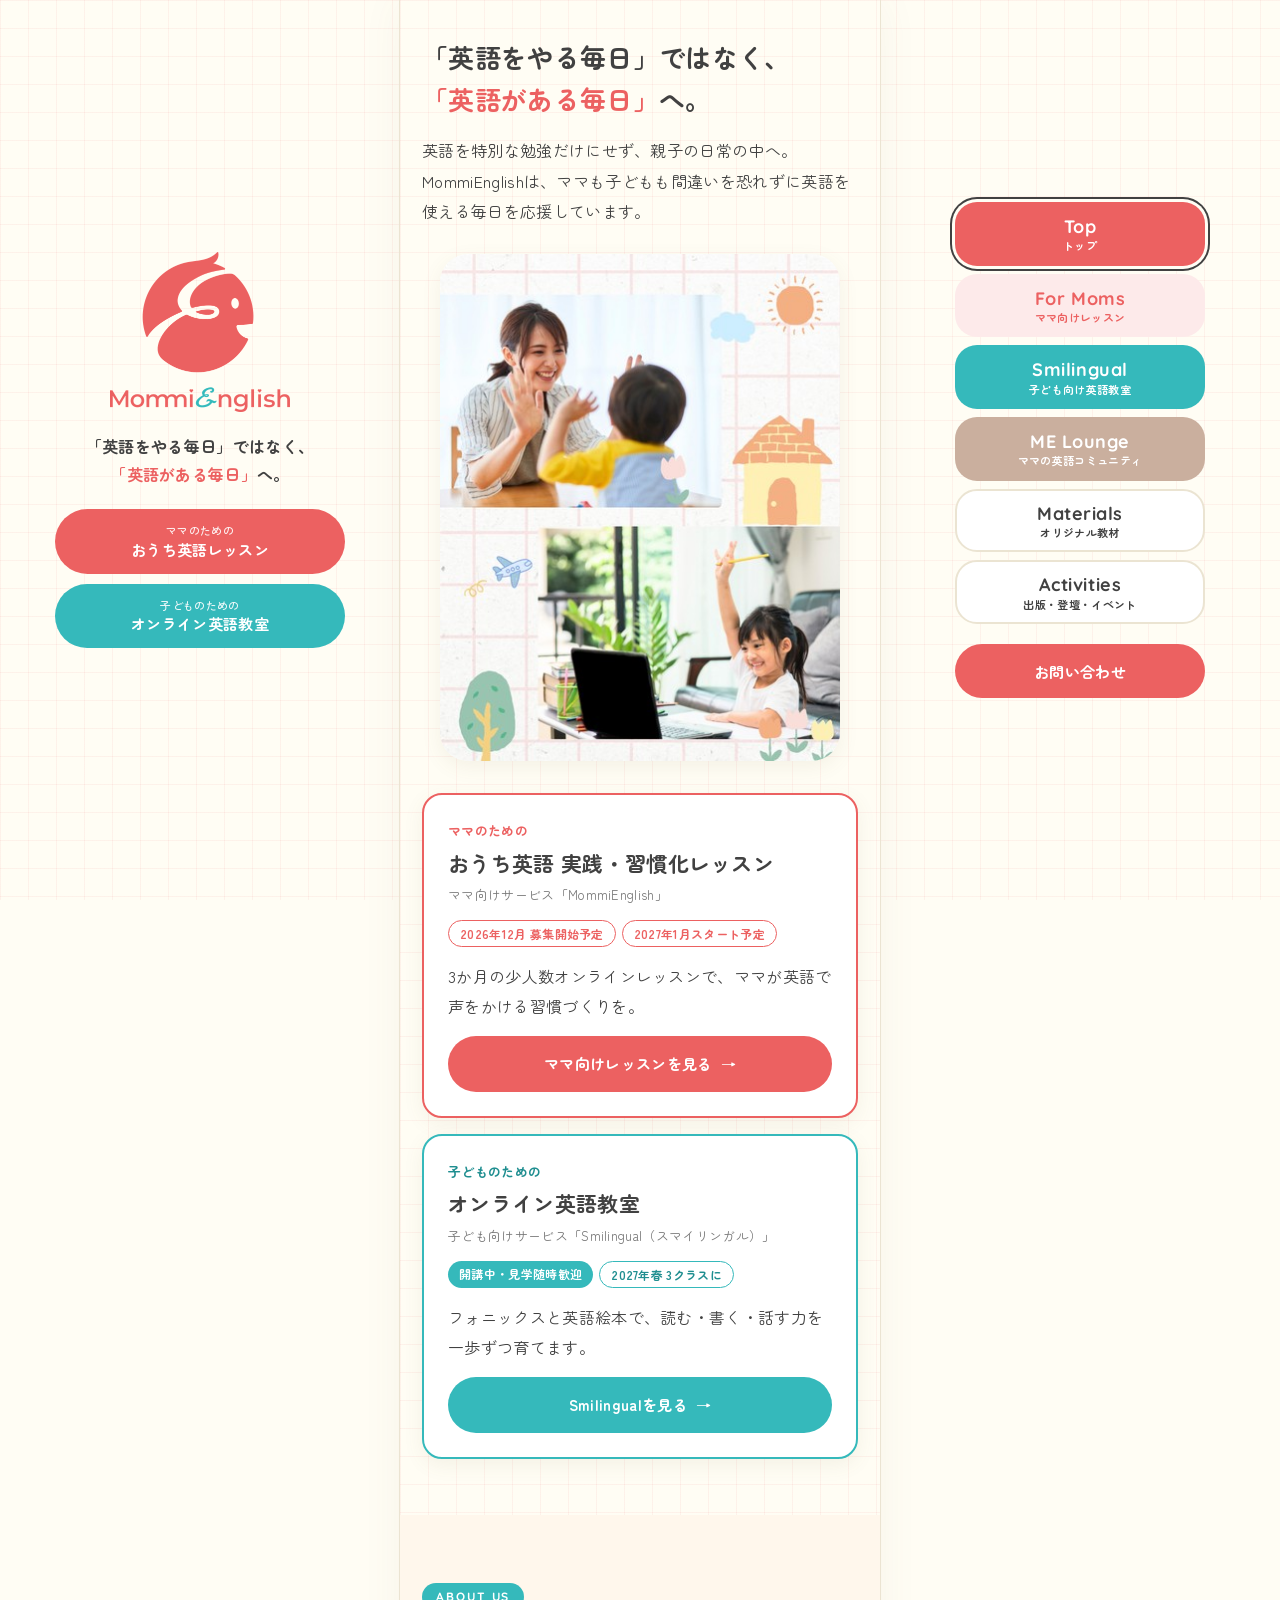
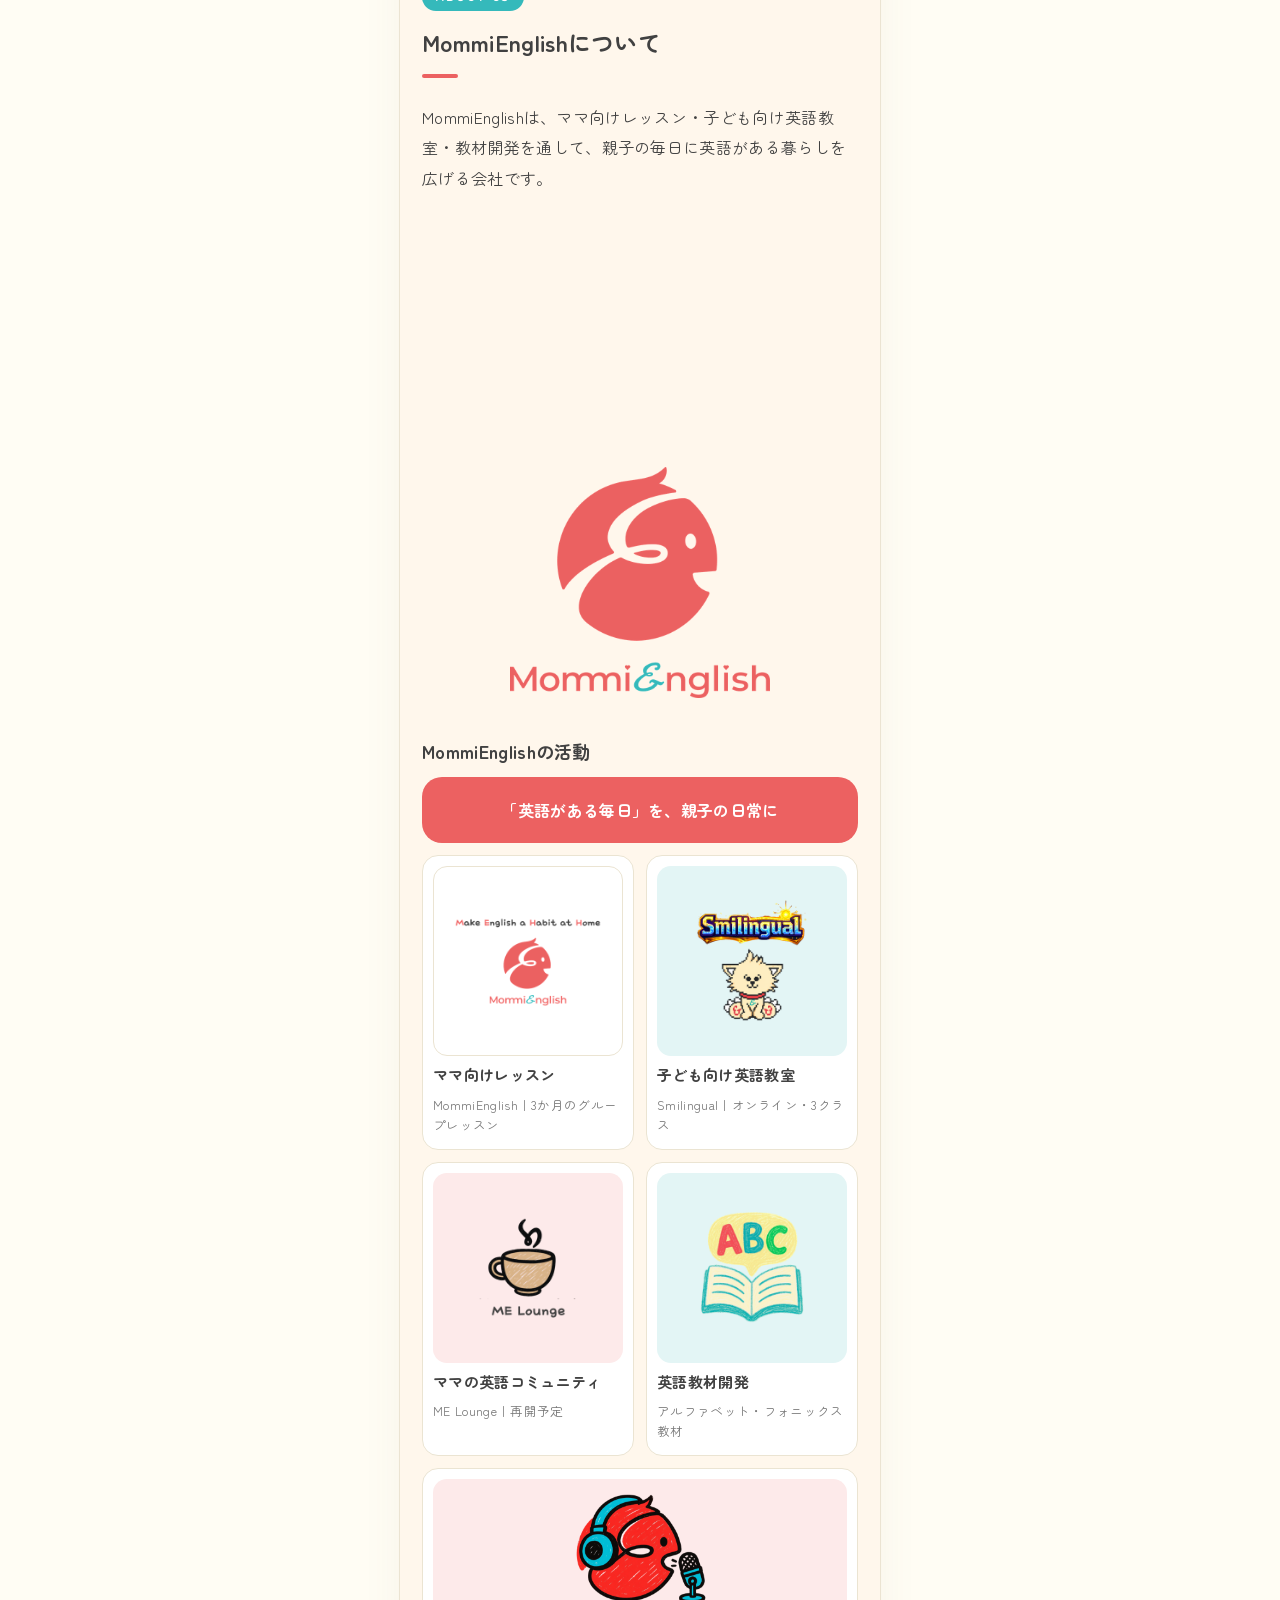
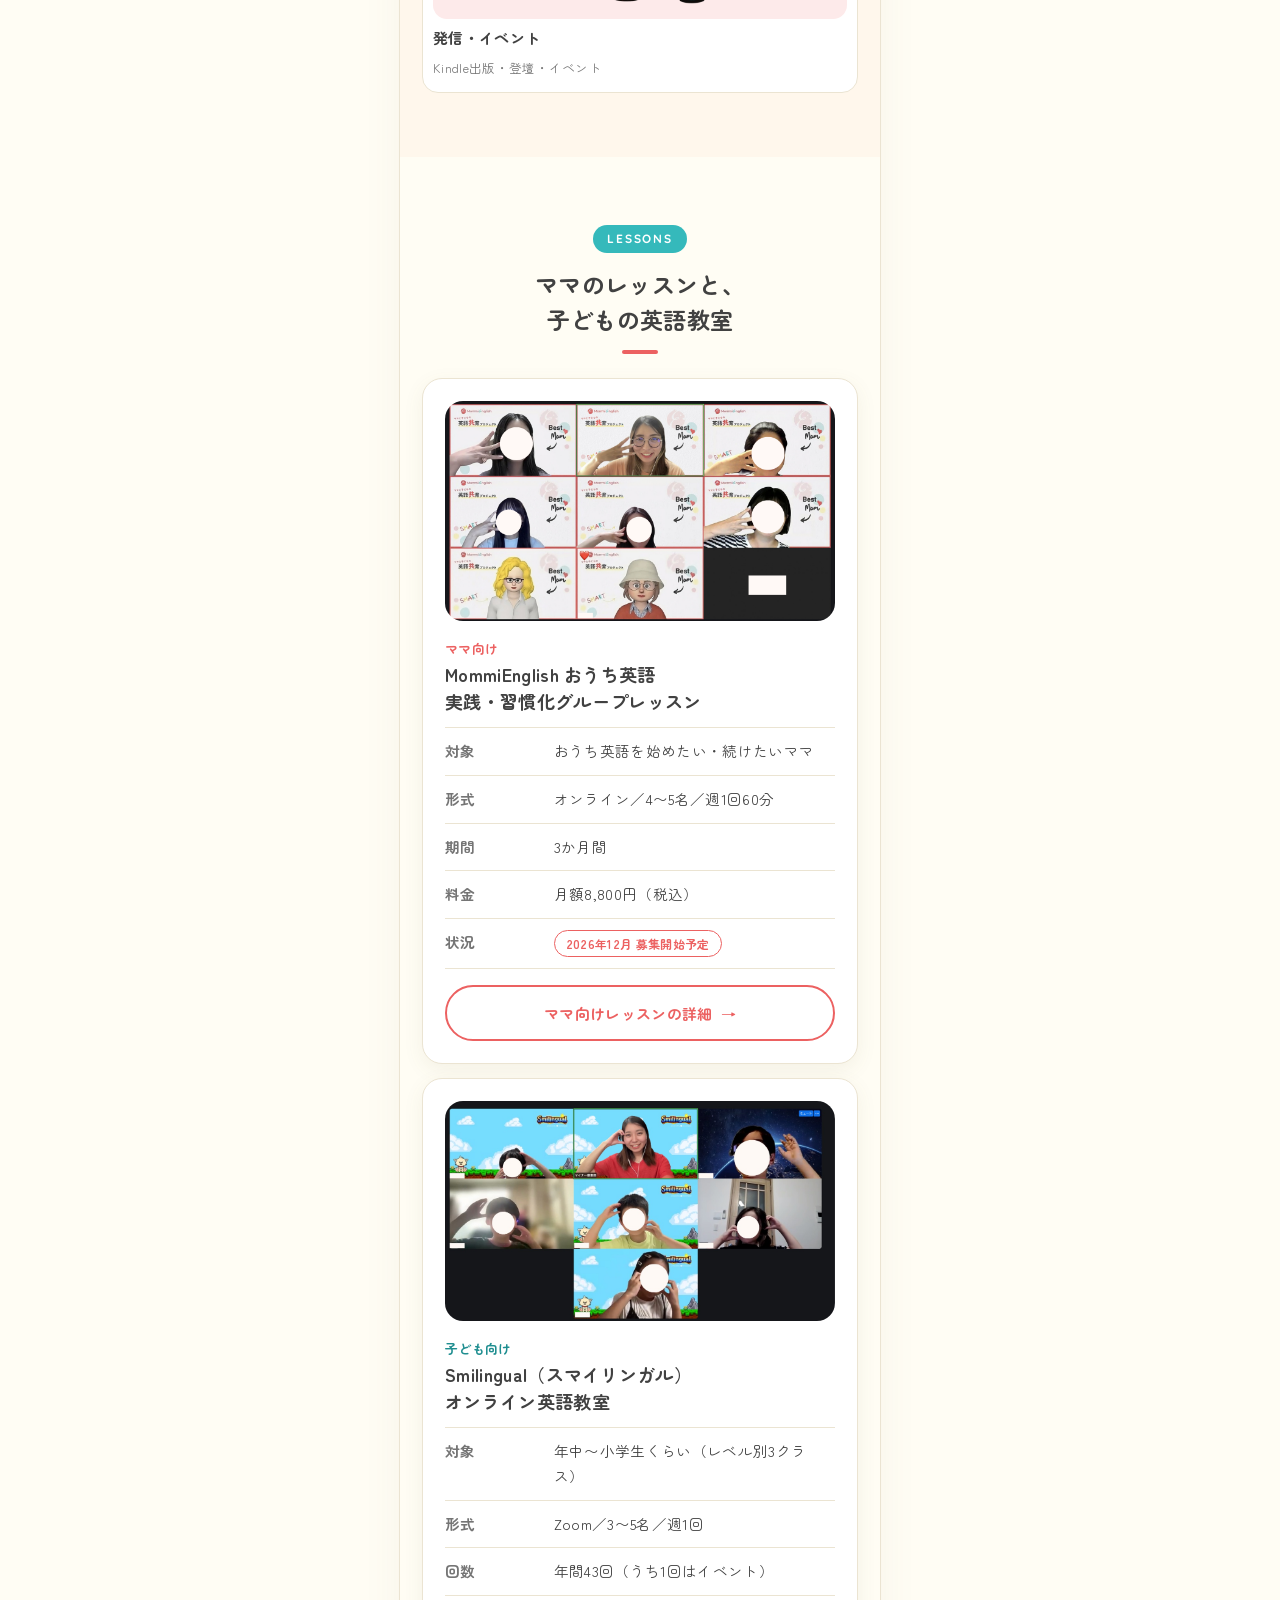
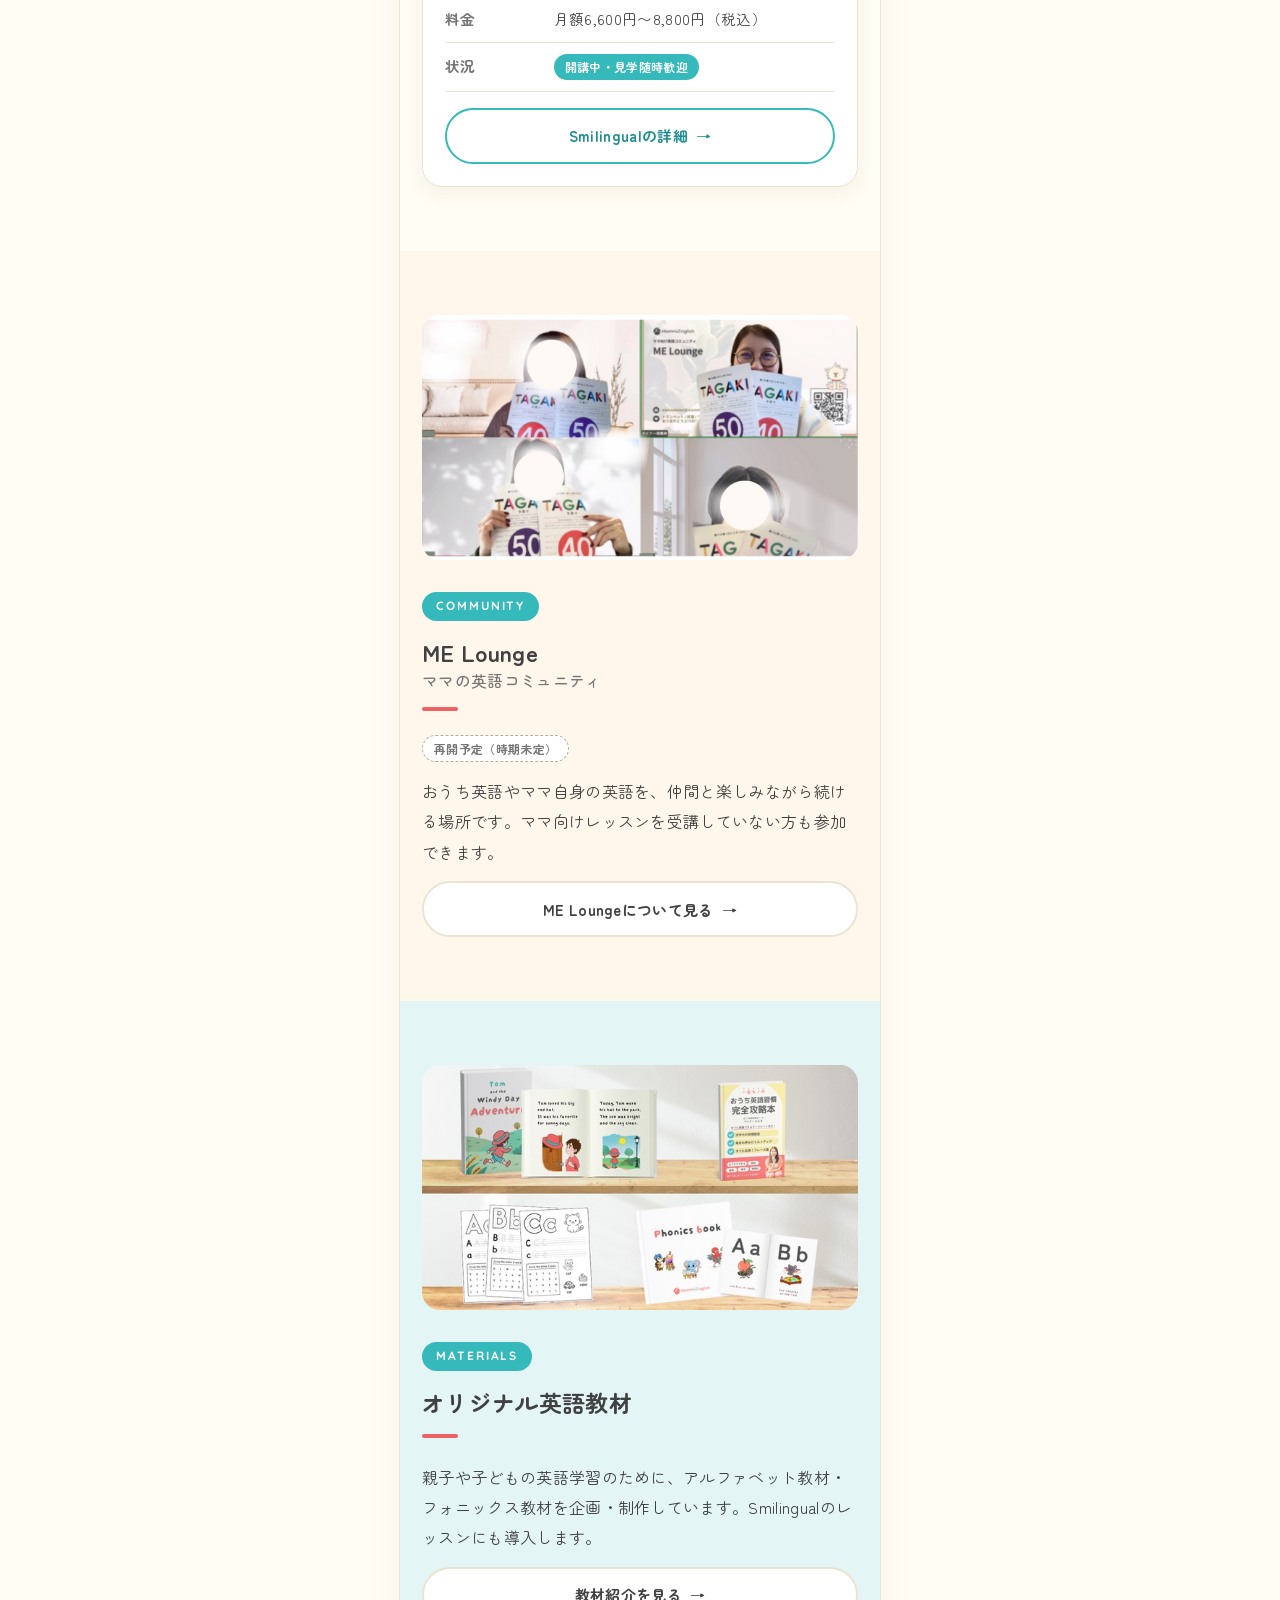
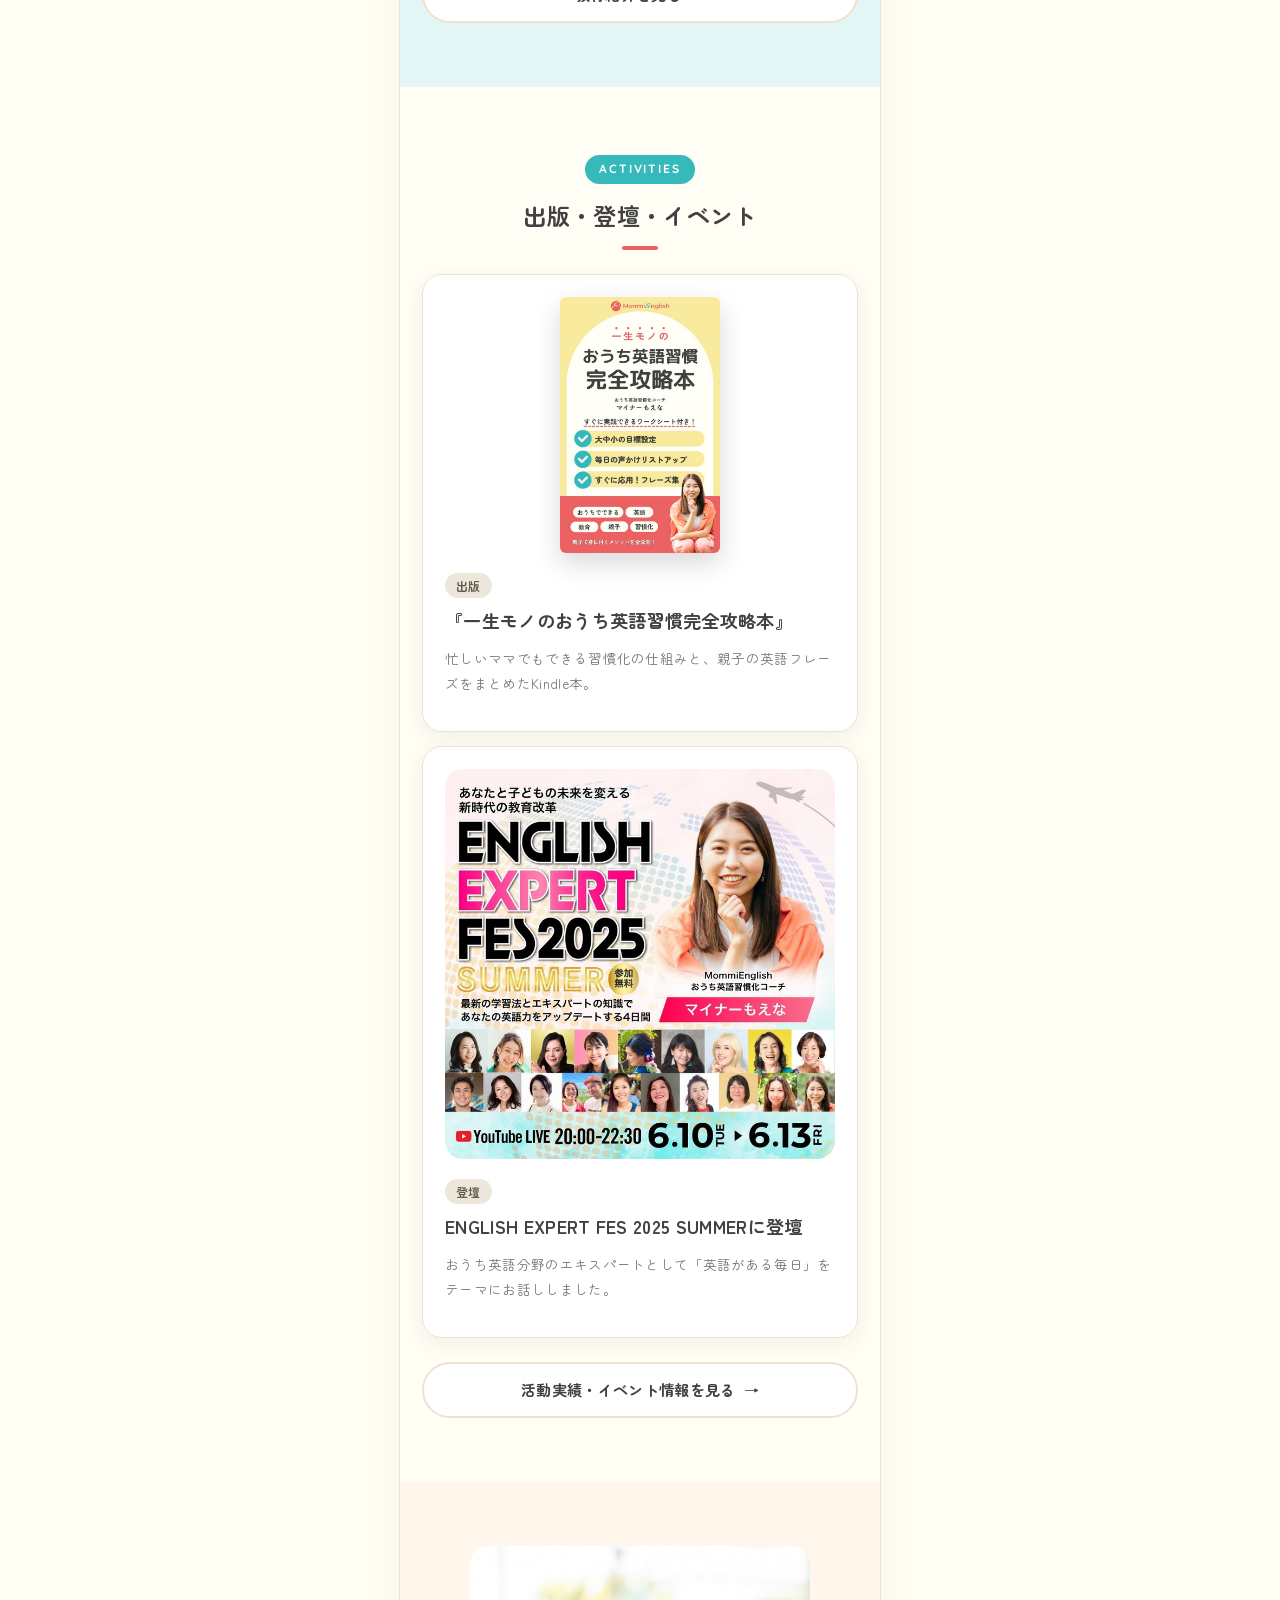
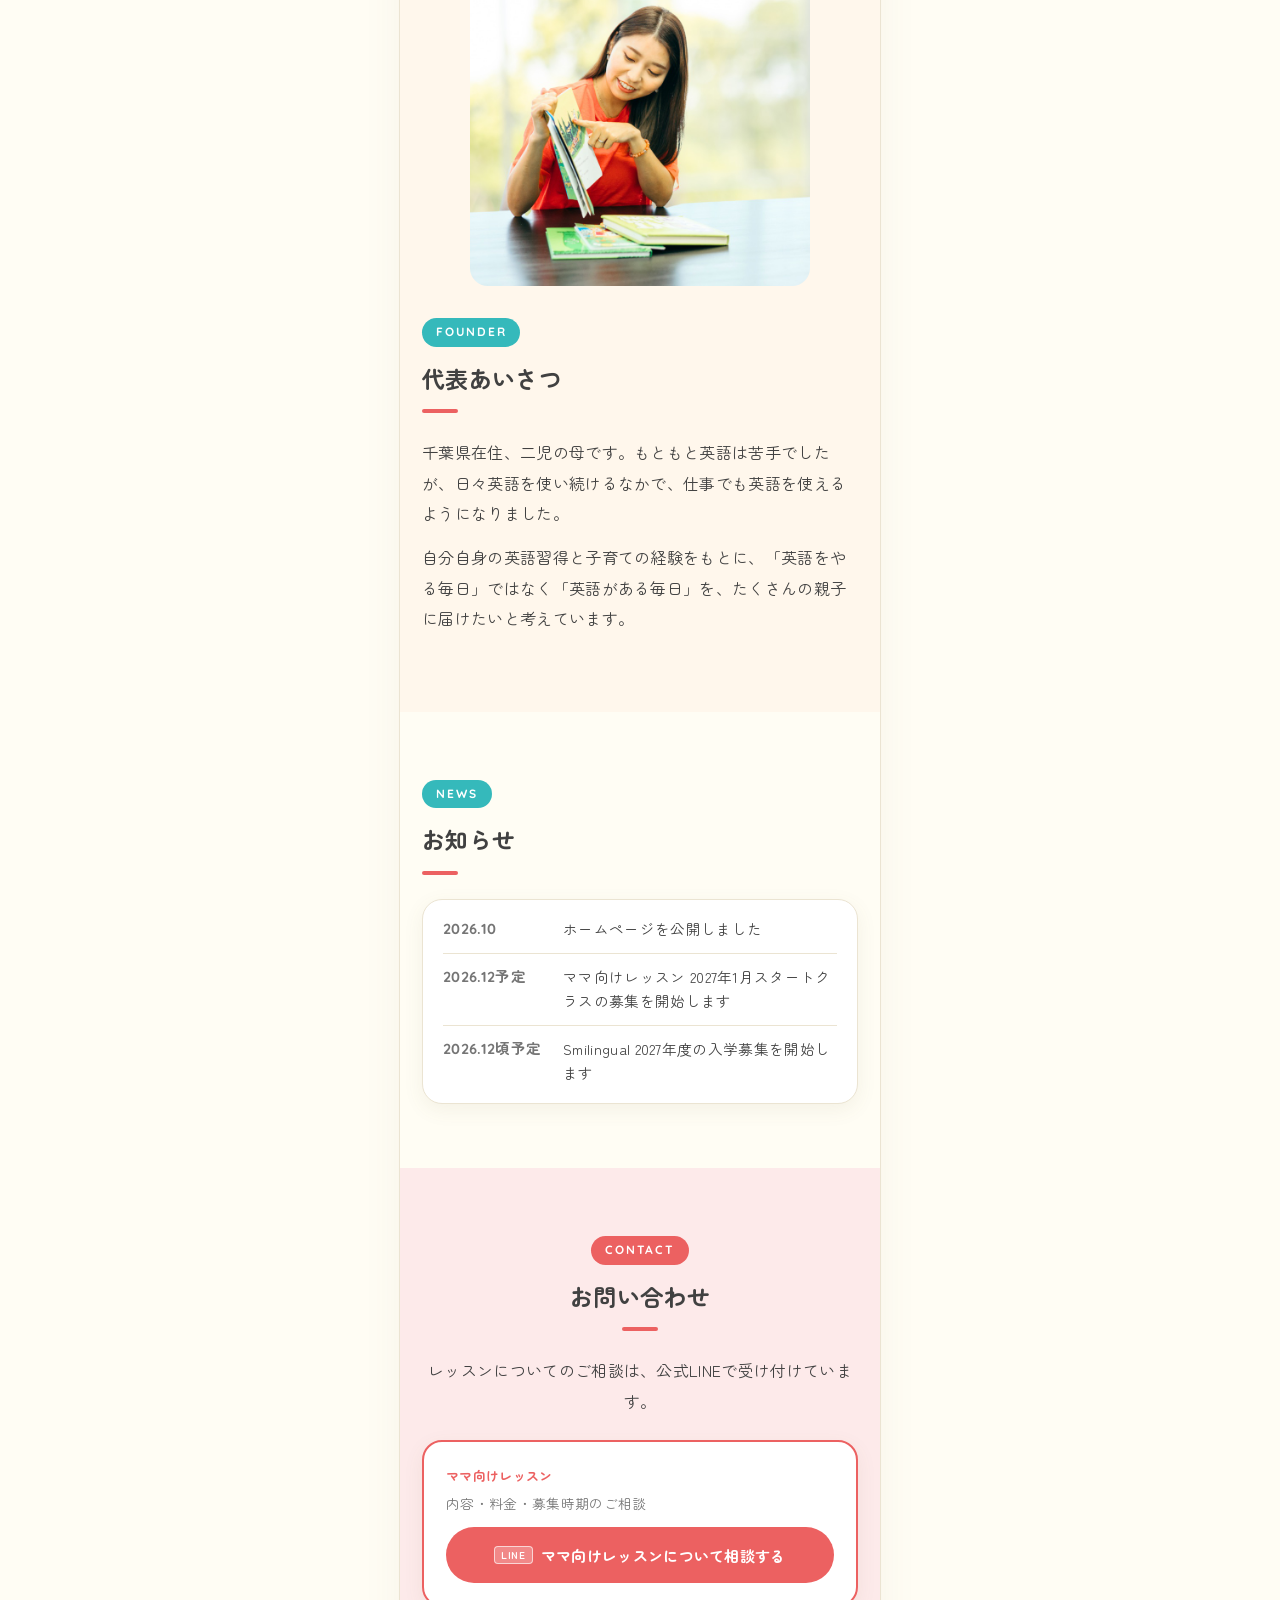
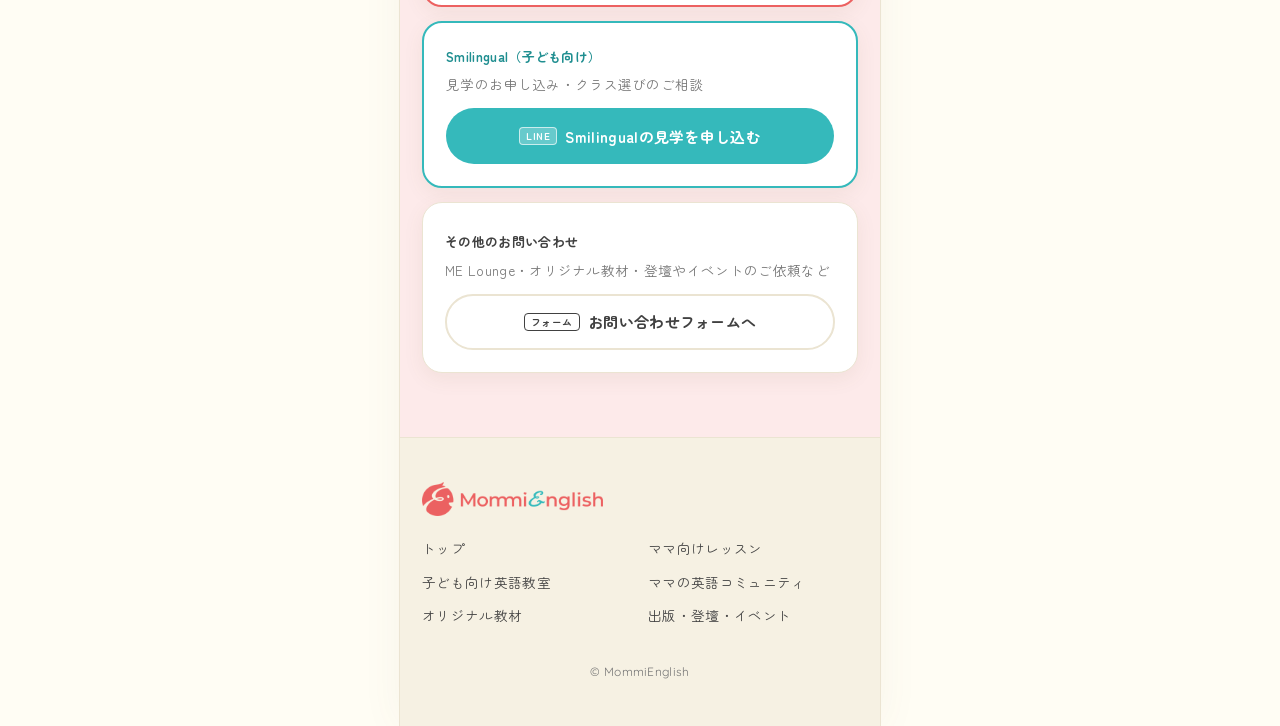
==== index.html @ 234a8778 "initial commit" ====
<!doctype html>
<html lang="ja">
<head>
<meta charset="utf-8">
<meta name="viewport" content="width=device-width, initial-scale=1">
<title>MommiEnglish（マミーイングリッシュ）｜おうち英語・子ども英語教室</title>
<meta name="description" content="MommiEnglishは、ママ向けおうち英語レッスン「MommiEnglish」、子ども向けオンライン英語教室「Smilingual」、教材開発を通して、親子の毎日に英語がある暮らしを広げています。">
<meta property="og:type" content="website">
<meta property="og:site_name" content="MommiEnglish">
<meta property="og:title" content="MommiEnglish（マミーイングリッシュ）｜おうち英語・子ども英語教室">
<meta property="og:description" content="MommiEnglishは、ママ向けおうち英語レッスン「MommiEnglish」、子ども向けオンライン英語教室「Smilingual」、教材開発を通して、親子の毎日に英語がある暮らしを広げています。">
<!-- ドメイン決定後に追加：<link rel="canonical" href="https://（ドメイン）/"> と <meta property="og:image" content="https://（ドメイン）/images/hero.jpg"> -->
<meta name="theme-color" content="#fffdf4">
<link rel="icon" type="image/png" href="images/favicon.png">
<link rel="apple-touch-icon" href="images/favicon.png">
<link rel="preconnect" href="https://fonts.googleapis.com">
<link rel="preconnect" href="https://fonts.gstatic.com" crossorigin>
<link href="https://fonts.googleapis.com/css2?family=Zen+Maru+Gothic:wght@400;500;700&family=Quicksand:wght@600;700&display=swap" rel="stylesheet">
<link rel="stylesheet" href="css/style.css">
</head>
<body>
<a class="skip" href="#main">本文へスキップ</a>

<div class="stage">

<!-- 左パネル（PC・画面幅1100px以上のみ表示） -->
<aside class="side side-l" aria-label="MommiEnglish">
  <div class="in">
    <a href="index.html"><img class="basic" src="images/logo-basic.png" alt="MommiEnglish トップへ" width="720" height="638"></a>
    <p class="catch">「英語をやる毎日」ではなく、<br><em>「英語がある毎日」</em>へ。</p>
    <div class="duo">
      <a class="btn btn-main" href="mama.html"><small>ママのための</small>おうち英語レッスン</a>
      <a class="btn btn-sub" href="smilingual.html"><small>子どものための</small>オンライン英語教室</a>
    </div>
  </div>
</aside>

<div class="site">

<header class="hdr">
  <div class="in">
    <a class="logo" href="index.html"><img src="images/logo-type.png" alt="MommiEnglish トップへ" width="900" height="123"></a>
    <a class="btn btn-main hcta" href="#contact">お問い合わせ</a>
    <button class="hamb" id="hamb" type="button" aria-label="メニュー" aria-expanded="false" aria-controls="drawer"><span></span><span></span><span></span></button>
  </div>
  <nav class="drawer" id="drawer" aria-label="メインメニュー">
      <a href="index.html" aria-current="page">トップ <small>MommiEnglishについて</small></a>
      <a href="mama.html">ママ向けレッスン <small>MommiEnglish</small></a>
      <a href="smilingual.html">子ども向け英語教室 <small>Smilingual</small></a>
      <a href="lounge.html">ママの英語コミュニティ <small>ME Lounge</small></a>
      <a href="materials.html">オリジナル教材 <small>Materials</small></a>
      <a href="activity.html">出版・登壇・イベント <small>Activities</small></a>
  </nav>
</header>

<main id="main">
<!-- ファーストビュー -->
<section class="hero grid-bg">
  <div class="wrap">
    <h1>「英語をやる毎日」ではなく、<br><em>「英語がある毎日」</em>へ。</h1>
    <p class="lead">英語を特別な勉強だけにせず、親子の日常の中へ。MommiEnglishは、ママも子どもも間違いを恐れずに英語を使える毎日を応援しています。</p>
    <img class="hero-img" src="images/hero.jpg" alt="親子で英語を楽しむ様子と、オンラインで英語を学ぶ子ども" width="402" height="509" fetchpriority="high">

    <!-- ママ・子どもへの2つの入り口 -->
    <div class="entry">
      <div class="card mama">
        <span class="for main">ママのための</span>
        <h3>おうち英語 実践・習慣化レッスン</h3>
        <div class="svc">ママ向けサービス「MommiEnglish」</div>
        <div class="badges"><span class="st st-plan">2026年12月 募集開始予定</span><span class="st st-plan">2027年1月スタート予定</span></div>
        <p>3か月の少人数オンラインレッスンで、ママが英語で声をかける習慣づくりを。</p>
        <a class="btn btn-main arrow" href="mama.html">ママ向けレッスンを見る</a>
      </div>
      <div class="card kids">
        <span class="for sub">子どものための</span>
        <h3>オンライン英語教室</h3>
        <div class="svc">子ども向けサービス「Smilingual（スマイリンガル）」</div>
        <div class="badges"><span class="st st-open">開講中・見学随時歓迎</span><span class="st st-plan-sub">2027年春 3クラスに</span></div>
        <p>フォニックスと英語絵本で、読む・書く・話す力を一歩ずつ育てます。</p>
        <a class="btn btn-sub arrow" href="smilingual.html">Smilingualを見る</a>
      </div>
    </div>
  </div>
</section>

<!-- MommiEnglishについて -->
<section class="sec tint">
  <div class="wrap">
    <span class="eyebrow">ABOUT US</span>
    <h2 class="ttl">MommiEnglishについて</h2>
    <p>MommiEnglishは、ママ向けレッスン・子ども向け英語教室・教材開発を通して、親子の毎日に英語がある暮らしを広げる会社です。</p>
    <ul class="check main">
      <li>英語を特別な勉強だけにせず、親子の日常に取り入れる</li>
      <li>日々使い続けることと、無理なく続けられる環境づくりを大切にする</li>
      <li>ママも子どもも、間違いを恐れず英語を使えるようにする</li>
      <li>親子で楽しみながら、英語を使う習慣を育てる</li>
    </ul>
    <div class="brand-logo mt-l"><img src="images/logo-basic.png" alt="MommiEnglish" width="720" height="638" loading="lazy"></div>

    <h3 class="mt-l">MommiEnglishの活動</h3>
    <div class="flowmap">
      <div class="core">「英語がある毎日」を、親子の日常に</div>
      <a class="node" href="mama.html"><div class="ico-tile cream"><img src="images/icon-mommienglish.png" alt="" width="400" height="400" loading="lazy"></div><b>ママ向けレッスン</b><span>MommiEnglish｜3か月のグループレッスン</span></a>
      <a class="node" href="smilingual.html"><div class="ico-tile sub"><img src="images/icon-smilingual.png" alt="" width="400" height="400" loading="lazy"></div><b>子ども向け英語教室</b><span>Smilingual｜オンライン・3クラス</span></a>
      <a class="node" href="lounge.html"><div class="ico-tile main"><img src="images/icon-melounge.png" alt="" width="400" height="400" loading="lazy"></div><b>ママの英語コミュニティ</b><span>ME Lounge｜再開予定</span></a>
      <a class="node" href="materials.html"><div class="ico-tile sub"><img src="images/icon-textbooks.png" alt="" width="400" height="400" loading="lazy"></div><b>英語教材開発</b><span>アルファベット・フォニックス教材</span></a>
      <a class="node" href="activity.html"><div class="ico-tile main"><img src="images/icon-event.png" alt="" width="440" height="380" loading="lazy"></div><b>発信・イベント</b><span>Kindle出版・登壇・イベント</span></a>
    </div>
  </div>
</section>

<!-- 2つのレッスン紹介 -->
<section class="sec">
  <div class="wrap">
    <div class="center"><span class="eyebrow">LESSONS</span><h2 class="ttl">ママのレッスンと、<br>子どもの英語教室</h2></div>
    <div class="grid">
      <div class="card stack">
        <img class="photo r-16-9" src="images/momslesson.png" alt="ママ向けオンラインレッスンの様子" width="1200" height="675" loading="lazy">
        <div>
          <span class="for main">ママ向け</span>
          <h3>MommiEnglish おうち英語 実践・習慣化グループレッスン</h3>
          <dl class="facts">
            <dt>対象</dt><dd>おうち英語を始めたい・続けたいママ</dd>
            <dt>形式</dt><dd>オンライン／4〜5名／週1回60分</dd>
            <dt>期間</dt><dd>3か月間</dd>
            <dt>料金</dt><dd>月額8,800円（税込）</dd>
            <dt>状況</dt><dd><span class="st st-plan">2026年12月 募集開始予定</span></dd>
          </dl>
        </div>
        <a class="btn btn-ghost-main arrow" href="mama.html">ママ向けレッスンの詳細</a>
      </div>
      <div class="card stack">
        <img class="photo r-16-9" src="images/lesson-kids.jpg" alt="Smilingualのオンラインレッスンの様子" width="1200" height="675" loading="lazy">
        <div>
          <span class="for sub">子ども向け</span>
          <h3>Smilingual（スマイリンガル）オンライン英語教室</h3>
          <dl class="facts">
            <dt>対象</dt><dd>年中〜小学生くらい（レベル別3クラス）</dd>
            <dt>形式</dt><dd>Zoom／3〜5名／週1回</dd>
            <dt>回数</dt><dd>年間43回（うち1回はイベント）</dd>
            <dt>料金</dt><dd>月額6,600円〜8,800円（税込）</dd>
            <dt>状況</dt><dd><span class="st st-open">開講中・見学随時歓迎</span></dd>
          </dl>
        </div>
        <a class="btn btn-ghost-sub arrow" href="smilingual.html">Smilingualの詳細</a>
      </div>
    </div>
  </div>
</section>

<!-- お客様の声：実際の感想が届いたらここに追加（ママ向け・Smilingual 各3名） -->

<!-- ME Lounge -->
<section class="sec tint">
  <div class="wrap split">
    <img class="photo r-16-9" src="images/lounge-01.jpg" alt="ME Loungeのオンラインセッションの様子" width="1200" height="675" loading="lazy">
    <div>
      <span class="eyebrow">COMMUNITY</span>
      <h2 class="ttl">ME Lounge<small>ママの英語コミュニティ</small></h2>
      <div class="badges"><span class="st st-tbd">再開予定（時期未定）</span></div>
      <p>おうち英語やママ自身の英語を、仲間と楽しみながら続ける場所です。ママ向けレッスンを受講していない方も参加できます。</p>
      <a class="btn btn-ghost arrow" href="lounge.html">ME Loungeについて見る</a>
    </div>
  </div>
</section>

<!-- 教材 -->
<section class="sec tint-sub">
  <div class="wrap split">
    <img class="photo r-16-9" src="images/materials.jpg" alt="MommiEnglishのオリジナル教材" width="620" height="340" loading="lazy">
    <div>
      <span class="eyebrow">MATERIALS</span>
      <h2 class="ttl">オリジナル英語教材</h2>
      <p>親子や子どもの英語学習のために、アルファベット教材・フォニックス教材を企画・制作しています。Smilingualのレッスンにも導入します。</p>
      <a class="btn btn-ghost arrow" href="materials.html">教材紹介を見る</a>
    </div>
  </div>
</section>

<!-- 出版・登壇・イベント -->
<section class="sec">
  <div class="wrap">
    <div class="center"><span class="eyebrow">ACTIVITIES</span><h2 class="ttl">出版・登壇・イベント</h2></div>
    <div class="grid">
      <a class="card stack" href="activity.html" style="text-decoration:none">
        <img class="cover" src="images/book-cover.jpg" alt="『一生モノのおうち英語習慣完全攻略本』表紙" width="600" height="960" loading="lazy" style="max-width:160px">
        <div><span class="st st-past">出版</span><h3 style="margin-top:8px">『一生モノのおうち英語習慣完全攻略本』</h3><p class="small">忙しいママでもできる習慣化の仕組みと、親子の英語フレーズをまとめたKindle本。</p></div>
      </a>
      <a class="card stack" href="activity.html" style="text-decoration:none">
        <img class="photo" src="images/expert-fes-2025.jpg" alt="ENGLISH EXPERT FES 2025 SUMMER 登壇告知画像" width="720" height="720" loading="lazy">
        <div><span class="st st-past">登壇</span><h3 style="margin-top:8px">ENGLISH EXPERT FES 2025 SUMMERに登壇</h3><p class="small">おうち英語分野のエキスパートとして「英語がある毎日」をテーマにお話ししました。</p></div>
      </a>
    </div>
    <div class="btn-row"><a class="btn btn-ghost arrow" href="activity.html">活動実績・イベント情報を見る</a></div>
  </div>
</section>

<!-- 代表あいさつ -->
<section class="sec tint">
  <div class="wrap split">
    <img class="photo r-1-1" src="images/founder.jpg" alt="MommiEnglish 代表" width="800" height="800" loading="lazy" style="max-width:340px;margin:0 auto">
    <div>
      <span class="eyebrow">FOUNDER</span>
      <h2 class="ttl">代表あいさつ</h2>
      <!-- 代表者名・肩書きが決まったらここに追加：<p style="font-weight:700">代表者名<span class="small">／肩書き</span></p> -->
      <p>千葉県在住、二児の母です。もともと英語は苦手でしたが、日々英語を使い続けるなかで、仕事でも英語を使えるようになりました。</p>
      <p>自分自身の英語習得と子育ての経験をもとに、「英語をやる毎日」ではなく「英語がある毎日」を、たくさんの親子に届けたいと考えています。</p>
    </div>
  </div>
</section>

<!-- お知らせ -->
<section class="sec">
  <div class="wrap">
    <span class="eyebrow">NEWS</span>
    <h2 class="ttl">お知らせ</h2>
    <div class="card" style="padding:6px 20px">
      <dl class="facts news no-top">
        <dt>2026.10</dt><dd>ホームページを公開しました</dd>
        <dt>2026.12予定</dt><dd>ママ向けレッスン 2027年1月スタートクラスの募集を開始します</dd>
        <dt>2026.12頃予定</dt><dd>Smilingual 2027年度の入学募集を開始します</dd>
      </dl>
    </div>
  </div>
</section>
</main>

<!-- お問い合わせ（全ページ共通） -->
<section class="contact" id="contact">
  <div class="wrap center">
    <span class="eyebrow main">CONTACT</span>
    <h2 class="ttl">お問い合わせ</h2>
    <p>レッスンについてのご相談は、公式LINEで受け付けています。</p>
    <div class="grid mt-m">
      <div class="card" style="border:2px solid var(--main)">
        <span class="label for main">ママ向けレッスン</span>
        <p class="small" style="margin:2px 0 0">内容・料金・募集時期のご相談</p>
        <a class="btn btn-main" data-link="line"><span class="tag">LINE</span>ママ向けレッスンについて相談する</a>
      </div>
      <div class="card" style="border:2px solid var(--sub)">
        <span class="label for sub">Smilingual（子ども向け）</span>
        <p class="small" style="margin:2px 0 0">見学のお申し込み・クラス選びのご相談</p>
        <a class="btn btn-sub" data-link="line"><span class="tag">LINE</span>Smilingualの見学を申し込む</a>
      </div>
      <div class="card">
        <span class="label">その他のお問い合わせ</span>
        <p class="small" style="margin:2px 0 0">ME Lounge・オリジナル教材・登壇やイベントのご依頼など</p>
        <a class="btn btn-ghost" data-link="form"><span class="tag">フォーム</span>お問い合わせフォームへ</a>
      </div>
    </div>
  </div>
</section>

<footer class="ftr">
  <div class="wrap">
    <a href="index.html"><img class="ftr-logo" src="images/logo-horizontal.png" alt="MommiEnglish" width="1000" height="188"></a>
    <!-- 会社情報（正式名称・所在地・連絡先）が決まったらここに追加 -->
    <nav aria-label="フッターメニュー">
      <ul>
          <li><a href="index.html">トップ</a></li>
          <li><a href="mama.html">ママ向けレッスン</a></li>
          <li><a href="smilingual.html">子ども向け英語教室</a></li>
          <li><a href="lounge.html">ママの英語コミュニティ</a></li>
          <li><a href="materials.html">オリジナル教材</a></li>
          <li><a href="activity.html">出版・登壇・イベント</a></li>
      </ul>
    </nav>
    <!-- プライバシーポリシー・特定商取引法に基づく表記・利用規約のページができたらここにリンクを追加 -->
    <p class="copy">© MommiEnglish</p>
  </div>
</footer>

</div><!-- /.site -->

<!-- 右パネル（PC・画面幅1100px以上のみ表示） -->
<aside class="side side-r" aria-label="メニュー">
  <div class="in">
    <nav class="tabs" aria-label="メインメニュー">
      <a class="t1" href="index.html" aria-current="page"><span class="en">Top</span><span class="jp">トップ</span></a>
      <a class="t2" href="mama.html"><span class="en">For Moms</span><span class="jp">ママ向けレッスン</span></a>
      <a class="t3" href="smilingual.html"><span class="en">Smilingual</span><span class="jp">子ども向け英語教室</span></a>
      <a class="t4" href="lounge.html"><span class="en">ME Lounge</span><span class="jp">ママの英語コミュニティ</span></a>
      <a class="t5" href="materials.html"><span class="en">Materials</span><span class="jp">オリジナル教材</span></a>
      <a class="t6" href="activity.html"><span class="en">Activities</span><span class="jp">出版・登壇・イベント</span></a>
    </nav>
    <a class="btn btn-main" href="#contact">お問い合わせ</a>
  </div>
</aside>

</div><!-- /.stage -->

<div class="toast" id="toast" role="status" aria-live="polite"></div>
<script src="js/main.js"></script>
</body>
</html>
---- css/style.css ----
/* =========================================================
   MommiEnglish — style.css
   スマホ版のデザインを基本に、PCでは中央カラム＋左右パネルで表示
========================================================= */
:root{
  --bg:#fffdf4;
  --main:#ec6161;
  --main-dark:#d94f4f;
  --main-soft:#fdeaea;
  --sub:#35b9bb;
  --sub-dark:#1f8e90;
  --sub-soft:#e3f5f5;
  --cream:#fff7ec;
  --text:#414141;
  --muted:#757575;
  --line:#ebe4d2;
  --card:#ffffff;
  --radius:20px;
  --shadow:0 6px 20px rgba(120,96,60,.08);
  --col:480px;
  --font:"Zen Maru Gothic","Hiragino Maru Gothic ProN","Hiragino Sans","Hiragino Kaku Gothic ProN","Noto Sans JP","Yu Gothic",Meiryo,sans-serif;
  --font-en:Quicksand,"Zen Maru Gothic",sans-serif;
}

*{box-sizing:border-box}
html{scroll-behavior:smooth;scroll-padding-top:80px}
body{margin:0;background:var(--bg);color:var(--text);font-family:var(--font);
  font-size:16px;line-height:1.9;letter-spacing:.02em;-webkit-text-size-adjust:100%;
  -webkit-font-smoothing:antialiased}
img{max-width:100%;height:auto;display:block}
a{color:inherit}
h1,h2,h3,h4{line-height:1.5;margin:0 0 12px;font-weight:700;word-break:auto-phrase;text-wrap:balance}
.catch,.flowmap .node b,.btn,.tabs a{word-break:auto-phrase}
p{margin:0 0 14px}
:focus-visible{outline:3px solid var(--sub);outline-offset:3px;border-radius:6px}
.sr-only{position:absolute;width:1px;height:1px;overflow:hidden;clip:rect(0 0 0 0);white-space:nowrap}
.skip{position:absolute;left:8px;top:-60px;z-index:999;background:var(--text);color:#fff;padding:8px 14px;border-radius:8px;text-decoration:none}
.skip:focus{top:8px}

/* ===== 共通レイアウト ===== */
.wrap{padding:0 22px}
.sec{padding:64px 0}
.sec.tint{background:var(--cream)}
.sec.tint-sub{background:var(--sub-soft)}
.sec.tint-main{background:var(--main-soft)}
.center{text-align:center}
.stack>*+*{margin-top:16px}
.grid{display:grid;gap:14px}
.grid.cols-2{grid-template-columns:1fr 1fr}
.split{display:grid;gap:28px}
.mt-l{margin-top:40px}
.mt-m{margin-top:24px}

.eyebrow{display:inline-block;font-family:var(--font-en);font-size:12px;letter-spacing:.16em;color:#fff;
  background:var(--sub);font-weight:700;border-radius:999px;padding:3px 14px;margin-bottom:14px}
.eyebrow.main{background:var(--main)}
.ttl{font-size:23px;margin-bottom:24px}
.ttl::after{content:"";display:block;width:36px;height:4px;border-radius:4px;background:var(--main);margin-top:14px}
.center .ttl::after{margin-left:auto;margin-right:auto}
.ttl small{display:block;font-size:.68em;font-weight:500;color:var(--muted)}
h3{font-size:18px}
.lead{font-size:16px}
.small{font-size:13.5px;color:var(--muted);line-height:1.8}
.note{font-size:12.5px;color:var(--muted);line-height:1.7}

.card{background:var(--card);border:1px solid var(--line);border-radius:var(--radius);padding:22px;box-shadow:var(--shadow)}
.card>:last-child{margin-bottom:0}
.card.plain{box-shadow:none}

ul.check{list-style:none;padding:0;margin:0}
ul.check li{position:relative;padding-left:28px;margin-bottom:10px}
ul.check li:last-child{margin-bottom:0}
ul.check.card{padding:22px}
ul.check li::before{content:"";position:absolute;left:4px;top:.62em;width:12px;height:12px;border-radius:50%;background:var(--sub)}
ul.check.main li::before{background:var(--main)}

/* 写真 */
.photo{width:100%;border-radius:18px;object-fit:cover;background:#f1ede2}
.photo.r-16-9{aspect-ratio:16/9}
.photo.r-4-3{aspect-ratio:4/3}
.photo.r-1-1{aspect-ratio:1/1}
.photo.r-2-1{aspect-ratio:2/1}
.photo.contain{object-fit:contain;background:#fff;border:1px solid var(--line)}
.cover{width:100%;border-radius:6px;box-shadow:0 10px 26px rgba(65,65,65,.2);margin:0 auto}

/* ステータスバッジ */
.badges{display:flex;flex-wrap:wrap;gap:6px;margin-bottom:14px}
.st{display:inline-block;font-size:12px;font-weight:700;padding:3px 11px;border-radius:999px;line-height:1.6}
.st-open{background:var(--sub);color:#fff}
.st-plan{background:#fff;color:var(--main);border:1.5px solid var(--main)}
.st-plan-sub{background:#fff;color:var(--sub-dark);border:1.5px solid var(--sub)}
.st-past{background:#ece7da;color:#625c50}
.st-tbd{background:#fff;color:var(--muted);border:1.5px dashed #b5ad98}

/* ボタン */
.btn{display:flex;align-items:center;justify-content:center;gap:8px;min-height:56px;padding:12px 22px;border-radius:999px;
  font-weight:700;font-size:15px;text-decoration:none;text-align:center;line-height:1.4;border:2px solid transparent;
  cursor:pointer;width:100%;font-family:inherit;transition:transform .15s,box-shadow .15s,background-color .15s}
.btn:hover{transform:translateY(-2px);box-shadow:0 6px 16px rgba(0,0,0,.1)}
.btn:active{transform:none;box-shadow:none}
.btn-main{background:var(--main);color:#fff}
.btn-main:hover{background:var(--main-dark)}
.btn-sub{background:var(--sub);color:#fff}
.btn-sub:hover{background:var(--sub-dark)}
.btn-ghost{background:#fff;color:var(--text);border-color:var(--line)}
.btn-ghost-main{background:#fff;color:var(--main);border-color:var(--main)}
.btn-ghost-sub{background:#fff;color:var(--sub-dark);border-color:var(--sub)}
.btn .tag{font-size:10px;letter-spacing:.06em;background:rgba(255,255,255,.25);border:1px solid rgba(255,255,255,.65);border-radius:4px;padding:1px 6px}
.btn-ghost .tag,.btn-ghost-main .tag,.btn-ghost-sub .tag{border-color:currentColor;background:transparent}
.arrow::after{content:"→";font-weight:400;transition:transform .15s}
.btn.arrow:hover::after{transform:translateX(3px)}
.btn-row{display:grid;gap:10px;margin-top:24px}

/* ===== ヘッダー（スマホ・タブレット） ===== */
.hdr{position:sticky;top:0;z-index:50;background:rgba(255,253,244,.95);border-bottom:1px solid var(--line);
  -webkit-backdrop-filter:blur(8px);backdrop-filter:blur(8px)}
.hdr .in{display:flex;align-items:center;gap:10px;height:64px;padding:0 14px}
.hdr .logo{flex:none;display:block;padding:6px 2px}
.hdr .logo img{height:22px;width:auto}
.hdr .hcta{margin-left:auto;min-height:40px;width:auto;padding:6px 16px;font-size:13px}
.hamb{flex:none;width:44px;height:44px;border-radius:12px;border:1px solid var(--line);background:#fff;cursor:pointer;
  display:flex;flex-direction:column;align-items:center;justify-content:center;gap:5px;padding:0}
.hamb span{display:block;width:18px;height:2px;border-radius:2px;background:var(--text);transition:transform .2s,opacity .2s}
.hamb[aria-expanded="true"] span:nth-child(1){transform:translateY(7px) rotate(45deg)}
.hamb[aria-expanded="true"] span:nth-child(2){opacity:0}
.hamb[aria-expanded="true"] span:nth-child(3){transform:translateY(-7px) rotate(-45deg)}
.drawer{display:none;border-top:1px solid var(--line);background:var(--bg);padding:6px 18px 22px}
.drawer.open{display:block}
.drawer a{display:flex;justify-content:space-between;align-items:center;padding:14px 4px;border-bottom:1px solid var(--line);text-decoration:none;font-weight:700}
.drawer a small{font-weight:500;color:var(--muted);font-size:12px;font-family:var(--font-en)}
.drawer a[aria-current="page"]{color:var(--main)}

/* パンくず・ページ見出し */
.pagehead{padding:36px 0 40px}
.pagehead h1{font-size:clamp(20px,6vw,25px)}
.pagehead h1 small{display:block;font-size:.66em;font-weight:500}
.crumb{font-size:12px;color:var(--muted);margin-bottom:14px}
.crumb a{text-decoration:none;color:var(--sub-dark)}
.crumb a:hover{text-decoration:underline}

/* ===== トップ：ファーストビュー ===== */
.grid-bg{background-color:var(--bg);
  background-image:linear-gradient(rgba(236,97,97,.07) 1px,transparent 1px),linear-gradient(90deg,rgba(236,97,97,.07) 1px,transparent 1px);
  background-size:28px 28px}
.hero{padding:32px 0 56px}
.hero h1{font-size:clamp(21px,6.2vw,26px);line-height:1.6;margin:4px 0 16px}
.hero h1 em,.catch em{font-style:normal;color:var(--main)}
.hero-img{width:100%;max-width:400px;margin:28px auto 0;border-radius:28px;box-shadow:var(--shadow)}
.entry{display:grid;gap:16px;margin-top:32px}
.entry .card{border-width:2px;padding:24px;display:flex;flex-direction:column}
.entry .mama{border-color:var(--main)}
.entry .kids{border-color:var(--sub)}
.for{display:block;font-size:13px;font-weight:700}
.for.main{color:var(--main)}
.for.sub{color:var(--sub-dark)}
.entry h3{font-size:21px;margin:4px 0}
.entry .svc{font-size:13px;color:var(--muted);margin-bottom:12px}
.entry .btn{margin-top:auto}

/* 情報リスト */
dl.facts{margin:0;display:grid;grid-template-columns:6.8em 1fr;border-top:1px solid var(--line)}
dl.facts dt,dl.facts dd{margin:0;padding:11px 0;border-bottom:1px solid var(--line);font-size:14.5px;line-height:1.7}
dl.facts dt{font-weight:700;color:var(--muted);padding-right:8px}
dl.facts dd strong{font-size:18px;color:var(--text)}
dl.facts.no-top{border-top:0}
dl.facts.news{grid-template-columns:7.5em 1fr}
dl.facts.news dt{font-family:var(--font-en);font-weight:700}
dl.facts.news>:nth-last-child(-n+2){border-bottom:0}

/* 活動図 */
.flowmap{display:grid;grid-template-columns:1fr 1fr;gap:12px}
.flowmap .core{grid-column:1/-1;background:var(--main);color:#fff;border-radius:var(--radius);padding:18px;text-align:center;font-weight:700}
.flowmap .node{display:flex;flex-direction:column;gap:8px;background:#fff;border:1px solid var(--line);border-radius:16px;
  padding:10px 10px 14px;text-decoration:none;transition:transform .15s,box-shadow .15s}
.flowmap .node:hover{transform:translateY(-3px);box-shadow:var(--shadow)}
.flowmap .node b{display:block;font-size:15px;line-height:1.5}
.flowmap .node span{font-size:12.5px;color:var(--muted);line-height:1.6}
.flowmap .node:last-child{grid-column:1/-1}
.ico-tile{aspect-ratio:1/1;border-radius:14px;display:flex;align-items:center;justify-content:center}
.ico-tile img{width:90%}
.ico-tile.main{background:var(--main-soft);color:var(--main)}
.ico-tile.sub{background:var(--sub-soft)}
.ico-tile.cream{background:#fff;border:1px solid var(--line)}
.flowmap .node:last-child .ico-tile{aspect-ratio:auto;height:140px}
.flowmap .node:last-child .ico-tile img{width:auto;height:86%}
.brand-logo{display:flex;align-items:center;justify-content:center;padding:8px 40px 0}
.brand-logo img{width:100%;max-width:260px}

/* クラスカード */
.cls{display:flex;flex-direction:column;border-top:6px solid var(--sub)}
.cls.first{border-top-color:#f2a3a3}
.cls.plus{border-top-color:var(--sub-dark)}
.cls h3{font-size:21px;margin-bottom:6px;font-family:var(--font-en)}
.cls .tagline{font-size:14px;margin-bottom:14px}
.cls dl.facts{grid-template-columns:6.4em 1fr}

/* ステップ */
.steps{list-style:none;padding:0;margin:0;counter-reset:s}
.steps li{counter-increment:s;position:relative;padding:4px 0 20px 50px}
.steps li:last-child{padding-bottom:0}
.steps li::before{content:counter(s);position:absolute;left:0;top:0;width:34px;height:34px;border-radius:50%;background:var(--sub);
  color:#fff;font-weight:700;display:flex;align-items:center;justify-content:center;font-size:14px;font-family:var(--font-en)}
.steps li::after{content:"";position:absolute;left:16px;top:38px;bottom:4px;width:2px;background:var(--line)}
.steps li:last-child::after{display:none}
.steps li b{display:block}
.steps.main li::before{background:var(--main)}

/* 目標カード */
.goal b{display:block;font-family:var(--font-en);font-size:22px;color:var(--main);line-height:1.2;margin-bottom:6px}
.goal p{margin:0;font-size:14.5px;line-height:1.75}
.point{text-align:center}
.point b{display:block;font-size:17px;color:var(--sub-dark)}
.point p{margin:4px 0 0}

.term{border-bottom:1.5px dotted var(--sub)}
.glossary{background:#fff;border:1px solid var(--line);border-radius:16px;padding:4px 18px;margin:28px 0 0}
.glossary dt{font-weight:700;padding-top:14px;color:var(--sub-dark)}
.glossary dd{margin:0;padding-bottom:14px;border-bottom:1px solid var(--line);font-size:14px}
.glossary dd:last-child{border:0}

/* キャンペーン */
.campaign{border:2px solid var(--main);border-radius:var(--radius);background:#fff;padding:20px 22px}
.campaign .lbl{display:inline-block;background:var(--main);color:#fff;font-size:12px;font-weight:700;border-radius:999px;padding:2px 12px;margin-bottom:8px}

/* FAQ */
details{background:#fff;border:1px solid var(--line);border-radius:16px;margin-bottom:10px}
summary{cursor:pointer;list-style:none;padding:16px 46px 16px 16px;font-weight:700;position:relative;line-height:1.65}
summary::-webkit-details-marker{display:none}
summary::before{content:"Q";color:var(--main);margin-right:8px;font-family:var(--font-en)}
summary::after{content:"+";position:absolute;right:18px;top:12px;font-size:22px;color:var(--sub)}
details[open] summary::after{content:"−"}
details .a{padding:0 16px 16px 16px;font-size:14.5px}

/* 空状態 */
.empty{border:2px dashed var(--line);border-radius:var(--radius);padding:28px 20px;text-align:center;color:var(--muted);background:#fff}

/* ===== お問い合わせ（全ページ共通） ===== */
.contact{background:var(--main-soft);padding:64px 0}
.contact .card{text-align:left}
.contact .card .btn{margin-top:12px}
.contact .label{font-weight:700;font-size:13px}

/* フッター */
.ftr{background:#f6f1e3;padding:44px 0 28px;font-size:13.5px;border-top:1px solid var(--line)}
.ftr a{text-decoration:none}
.ftr a:hover{color:var(--main)}
.ftr-logo{height:34px;width:auto}
.ftr ul{list-style:none;padding:0;margin:20px 0 0;display:grid;grid-template-columns:1fr 1fr;gap:8px 16px}
.ftr .copy{margin-top:32px;text-align:center;color:var(--muted);font-size:12px;font-family:var(--font-en)}

/* トースト（URL準備中の案内） */
.toast{position:fixed;left:50%;bottom:24px;transform:translateX(-50%);background:#2f2f2f;color:#fff;font-size:13px;padding:10px 16px;
  border-radius:10px;opacity:0;pointer-events:none;transition:opacity .2s;z-index:200;max-width:90vw;text-align:center}
.toast.show{opacity:1}

/* スクロール時のふわっと表示 */
.js .reveal{opacity:0;transform:translateY(16px);transition:opacity .6s ease,transform .6s ease}
.js .reveal.in{opacity:1;transform:none}
@media (prefers-reduced-motion:reduce){
  html{scroll-behavior:auto}
  .js .reveal{opacity:1;transform:none;transition:none}
  .btn,.flowmap .node{transition:none}
}

/* ===== PC：中央にスマホ版をそのまま配置 ===== */
.side{display:none}
@media (min-width:520px){
  body{background-color:var(--bg);
    background-image:linear-gradient(rgba(236,97,97,.07) 1px,transparent 1px),linear-gradient(90deg,rgba(236,97,97,.07) 1px,transparent 1px);
    background-size:28px 28px;background-attachment:fixed}
  .site{max-width:var(--col);margin:0 auto;background:var(--bg);box-shadow:0 0 0 1px var(--line),0 0 40px rgba(120,96,60,.06)}
}
@media (min-width:1100px){
  .stage{display:grid;grid-template-columns:1fr var(--col) 1fr;min-height:100vh}
  .site{max-width:none;margin:0;min-width:0}
  .side{display:block}
  .hdr{display:none} /* ロゴとメニューは左右パネルに表示 */
  html{scroll-padding-top:24px}
}
.side .in{position:sticky;top:0;height:100vh;padding:40px 28px;display:flex;flex-direction:column;align-items:center;justify-content:center;gap:20px;text-align:center}
.side-l .basic{width:180px}
.side-l .catch{font-weight:700;font-size:16px;line-height:1.8;margin:0}
.side-l .duo{display:grid;gap:10px;width:100%;max-width:290px}
.side-l .duo .btn{min-height:64px;flex-direction:column;gap:0;font-size:15px}
.side-l .duo .btn small{font-size:11px;font-weight:500;opacity:.92}
.tabs{display:flex;flex-direction:column;gap:8px;width:100%;max-width:250px}
.tabs a{display:flex;flex-direction:column;align-items:center;text-decoration:none;border-radius:22px;padding:11px 10px;line-height:1.3;
  border:2px solid transparent;transition:transform .15s}
.tabs a:hover{transform:translateX(-4px)}
.tabs a .en{font-family:var(--font-en);font-weight:700;font-size:18px;letter-spacing:.03em}
.tabs a .jp{font-size:11px;font-weight:700}
.tabs a.t1{background:var(--main);color:#fff}
.tabs a.t2{background:var(--main-soft);color:var(--main)}
.tabs a.t3{background:var(--sub);color:#fff}
.tabs a.t4{background:#caaf9e;color:#fff}
.tabs a.t5{background:#fff;color:var(--text);border-color:var(--line)}
.tabs a.t6{background:#fff;color:var(--text);border-color:var(--line)}
.tabs a[aria-current="page"]{box-shadow:0 0 0 3px var(--bg),0 0 0 5px var(--text)}
.side-r .btn{max-width:250px;min-height:54px}
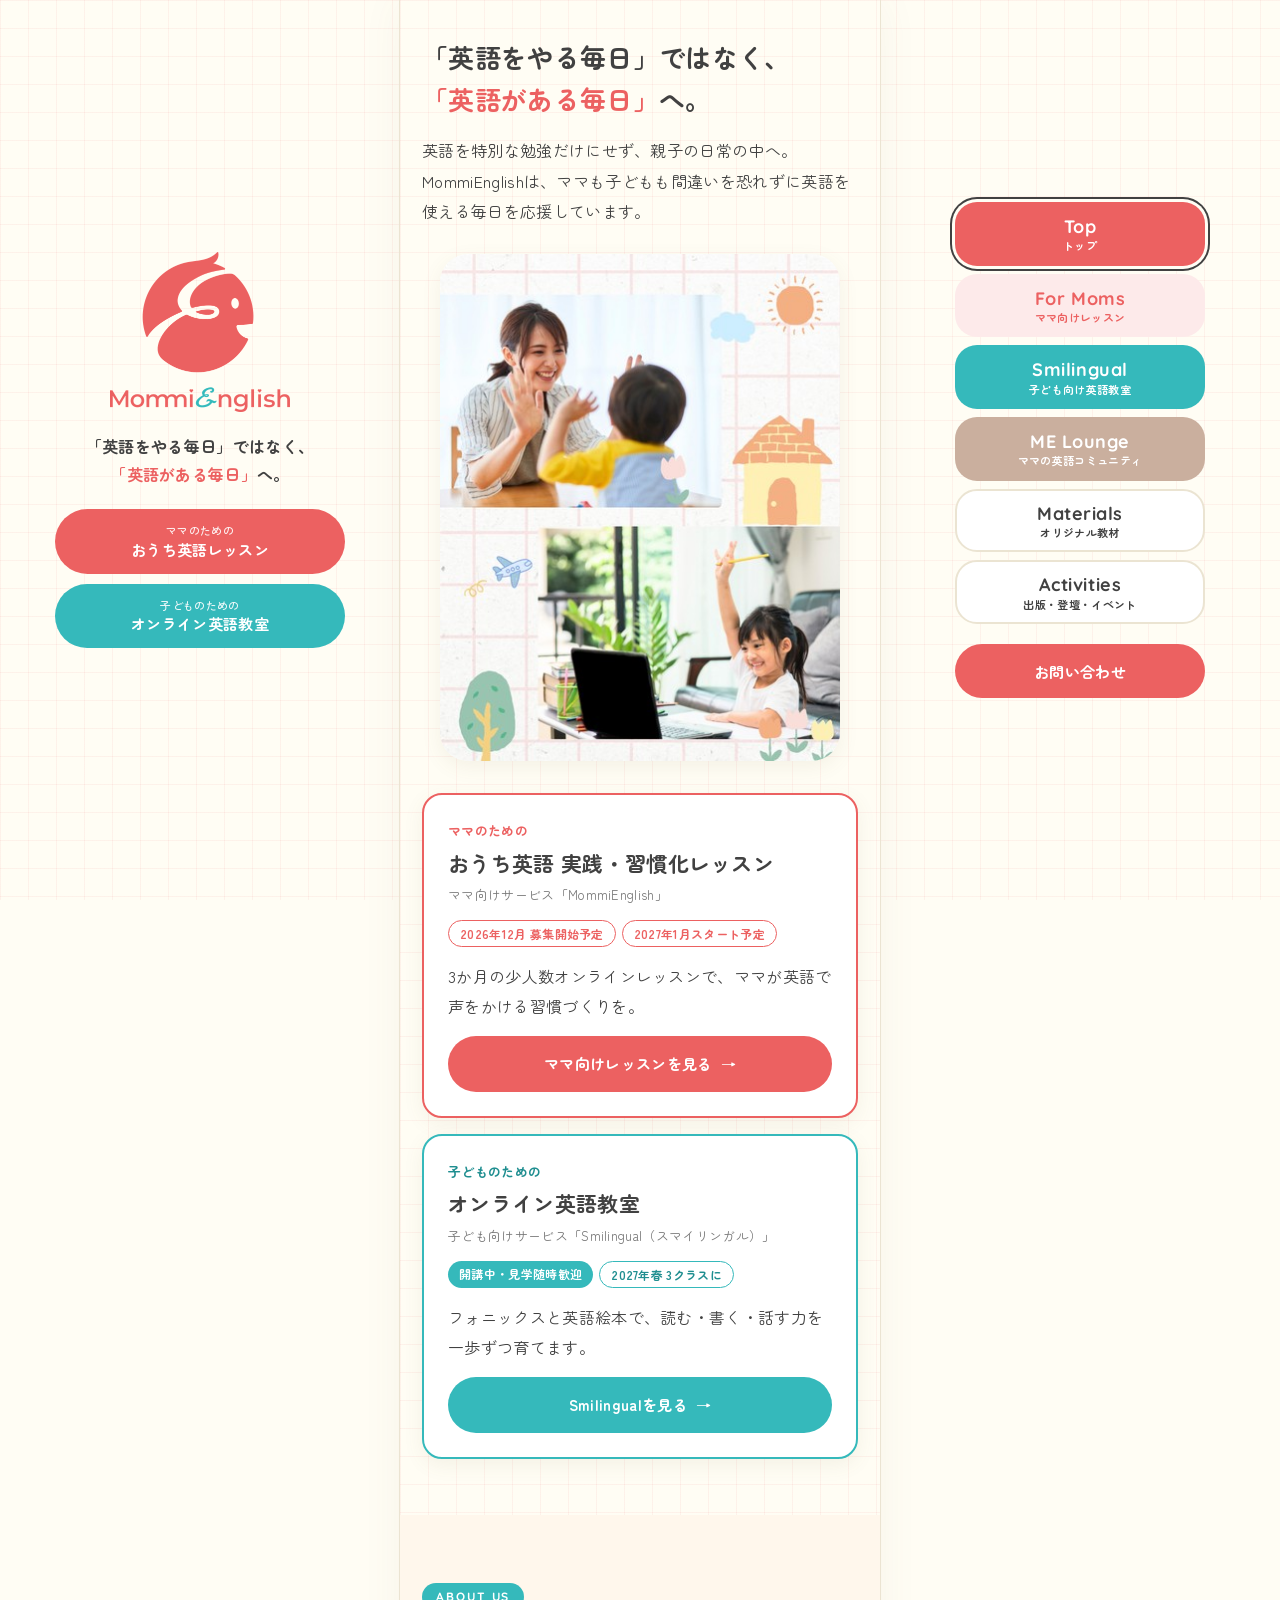
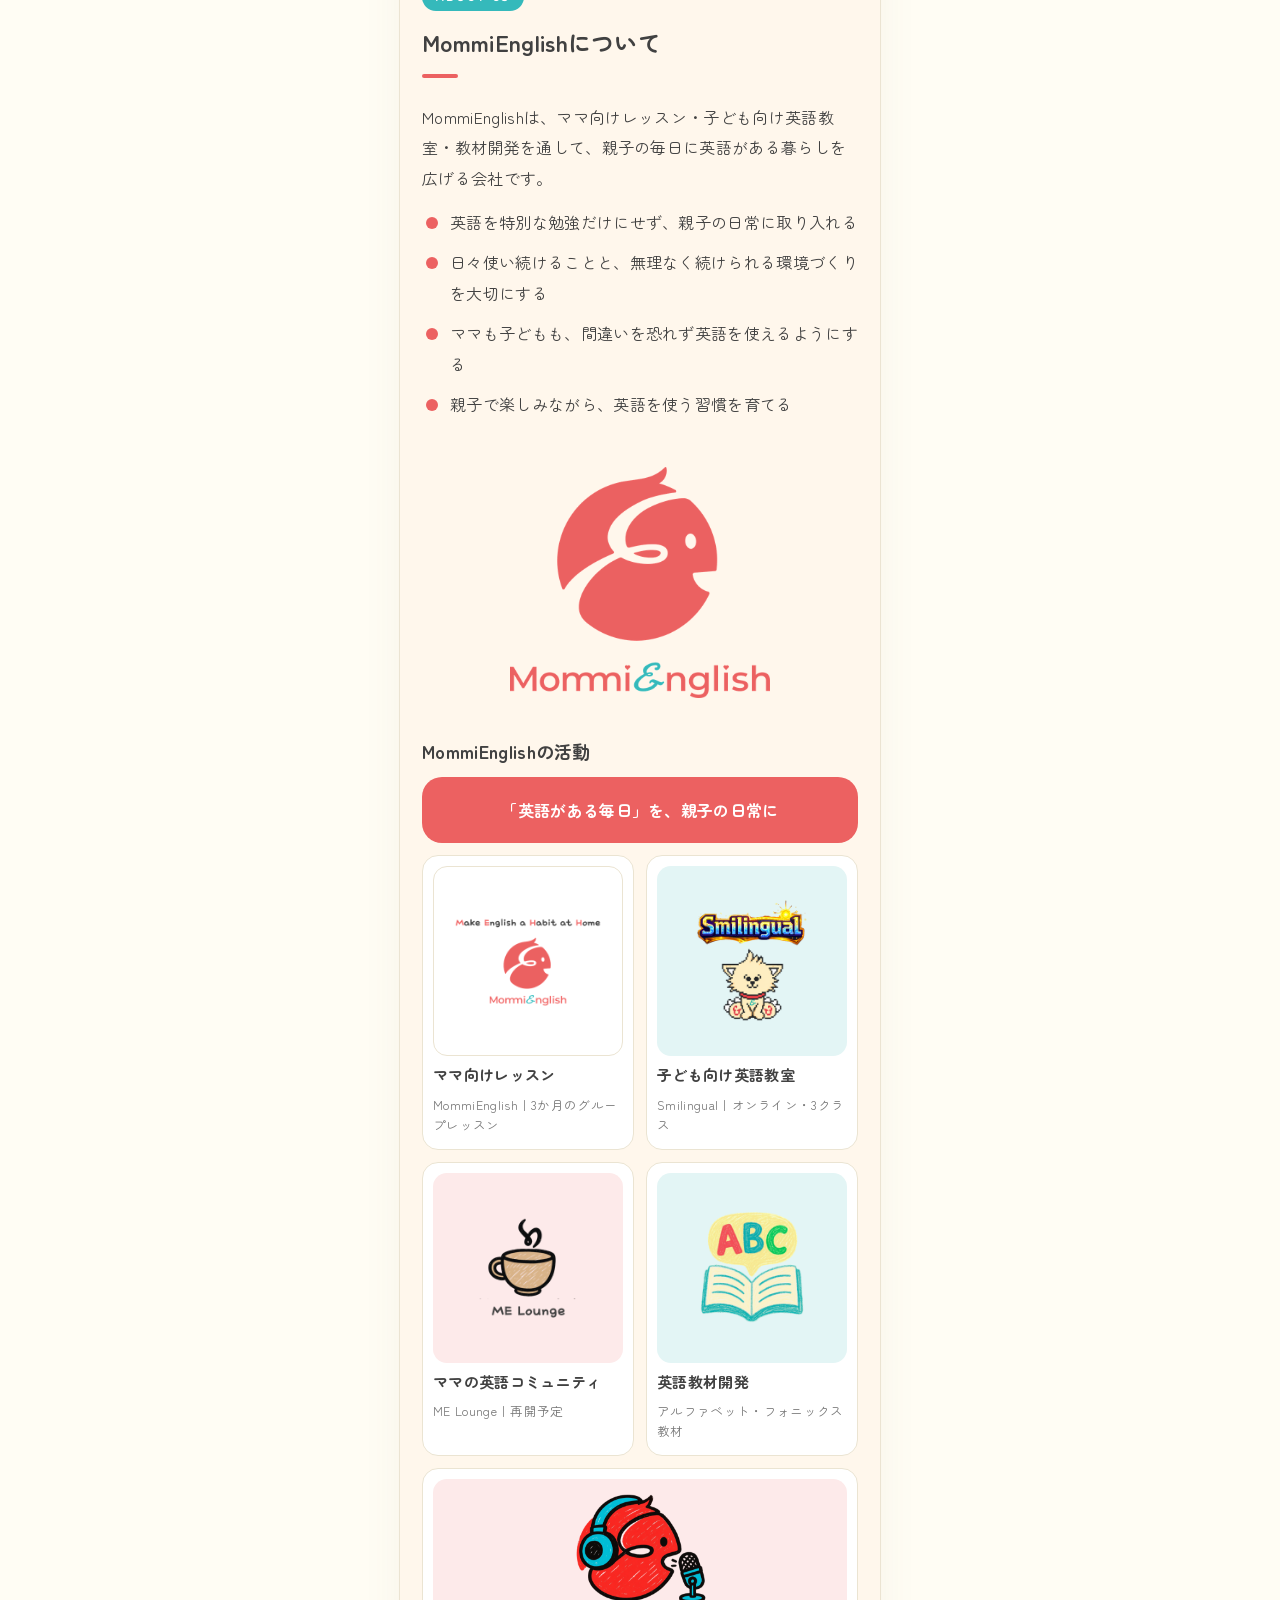
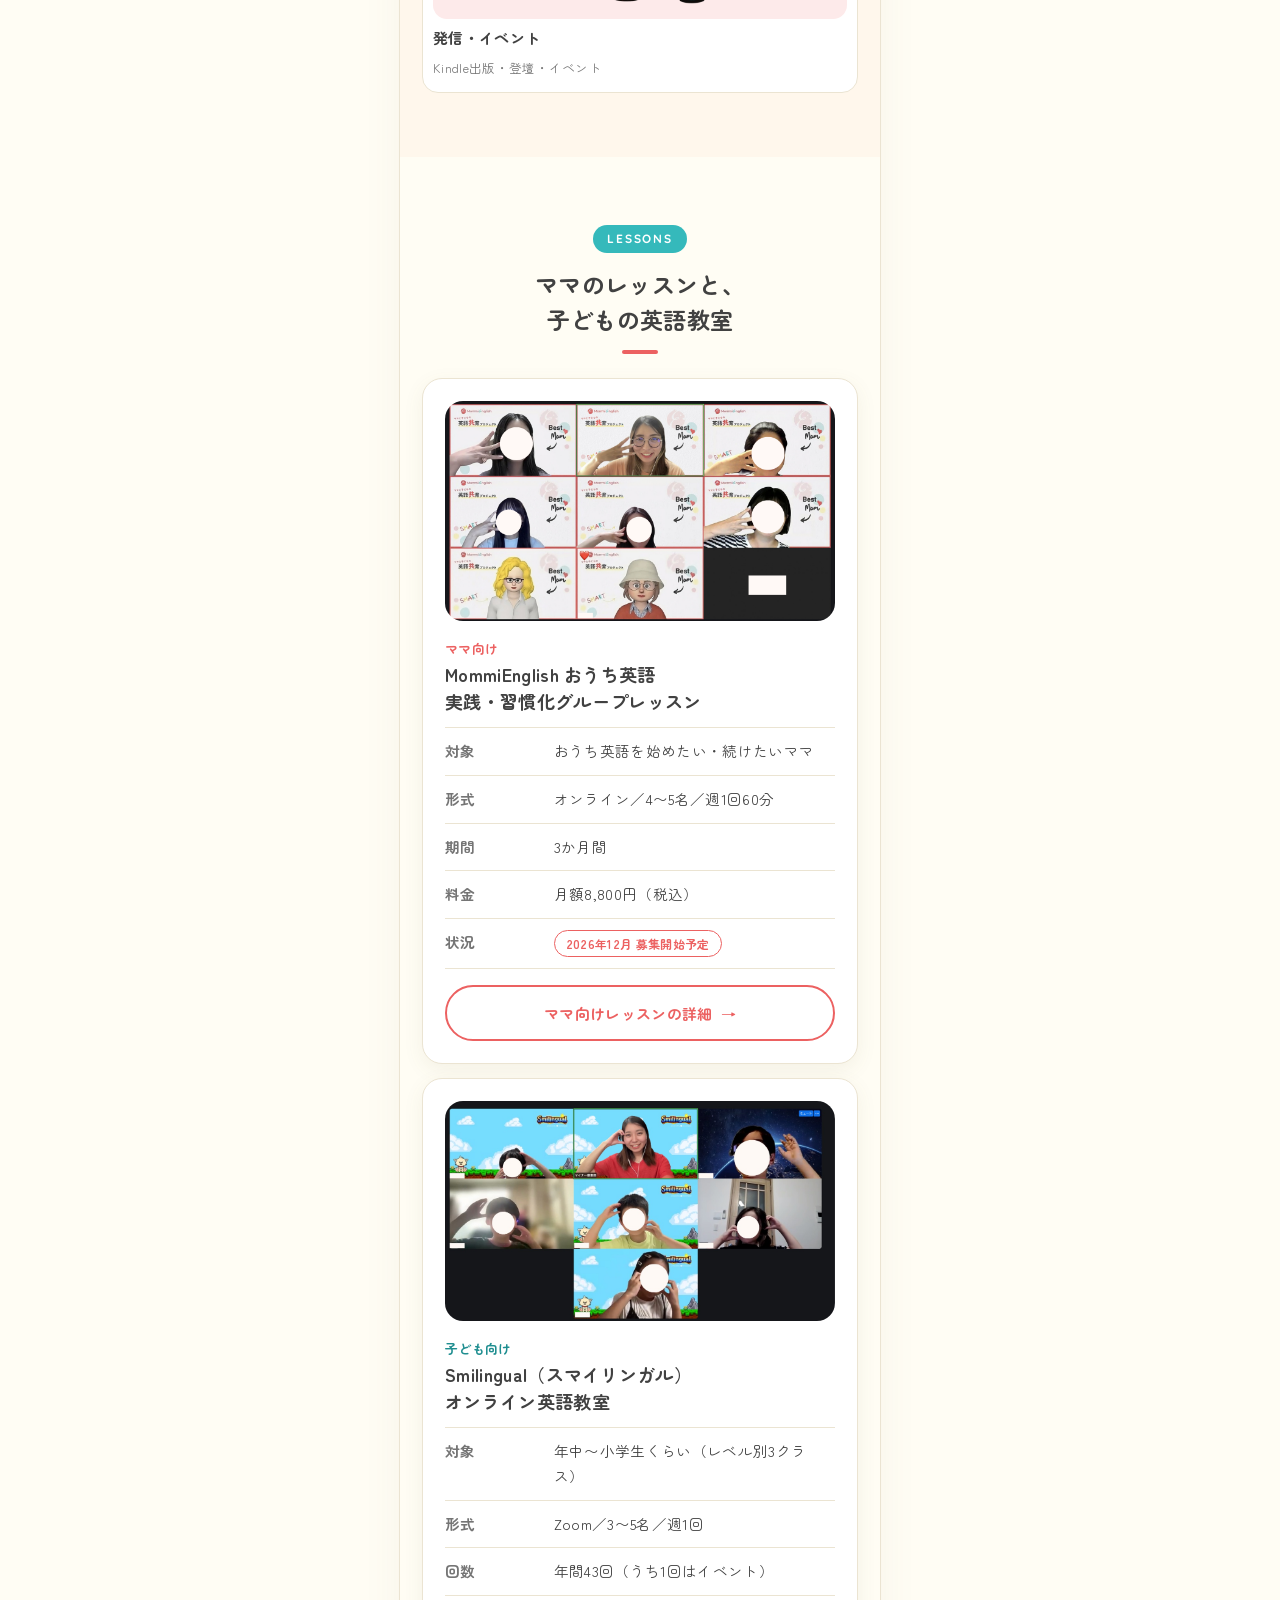
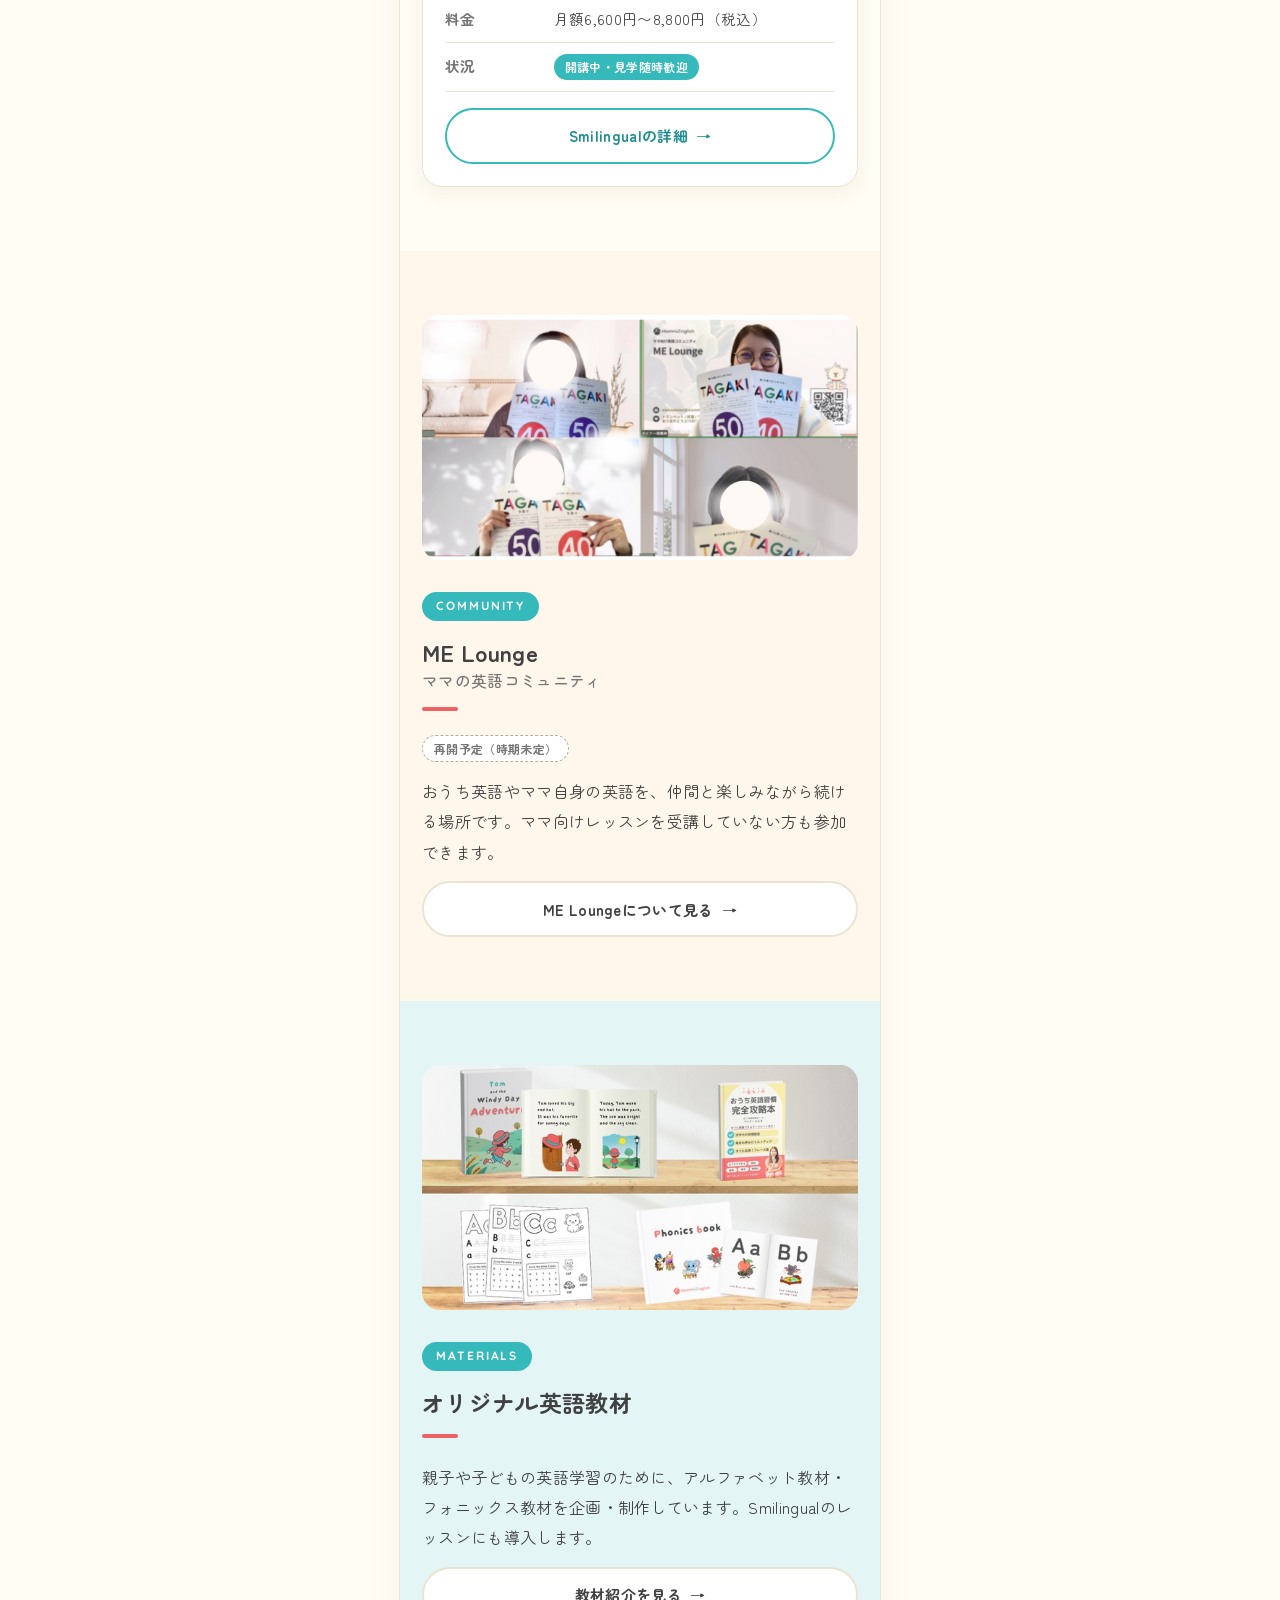
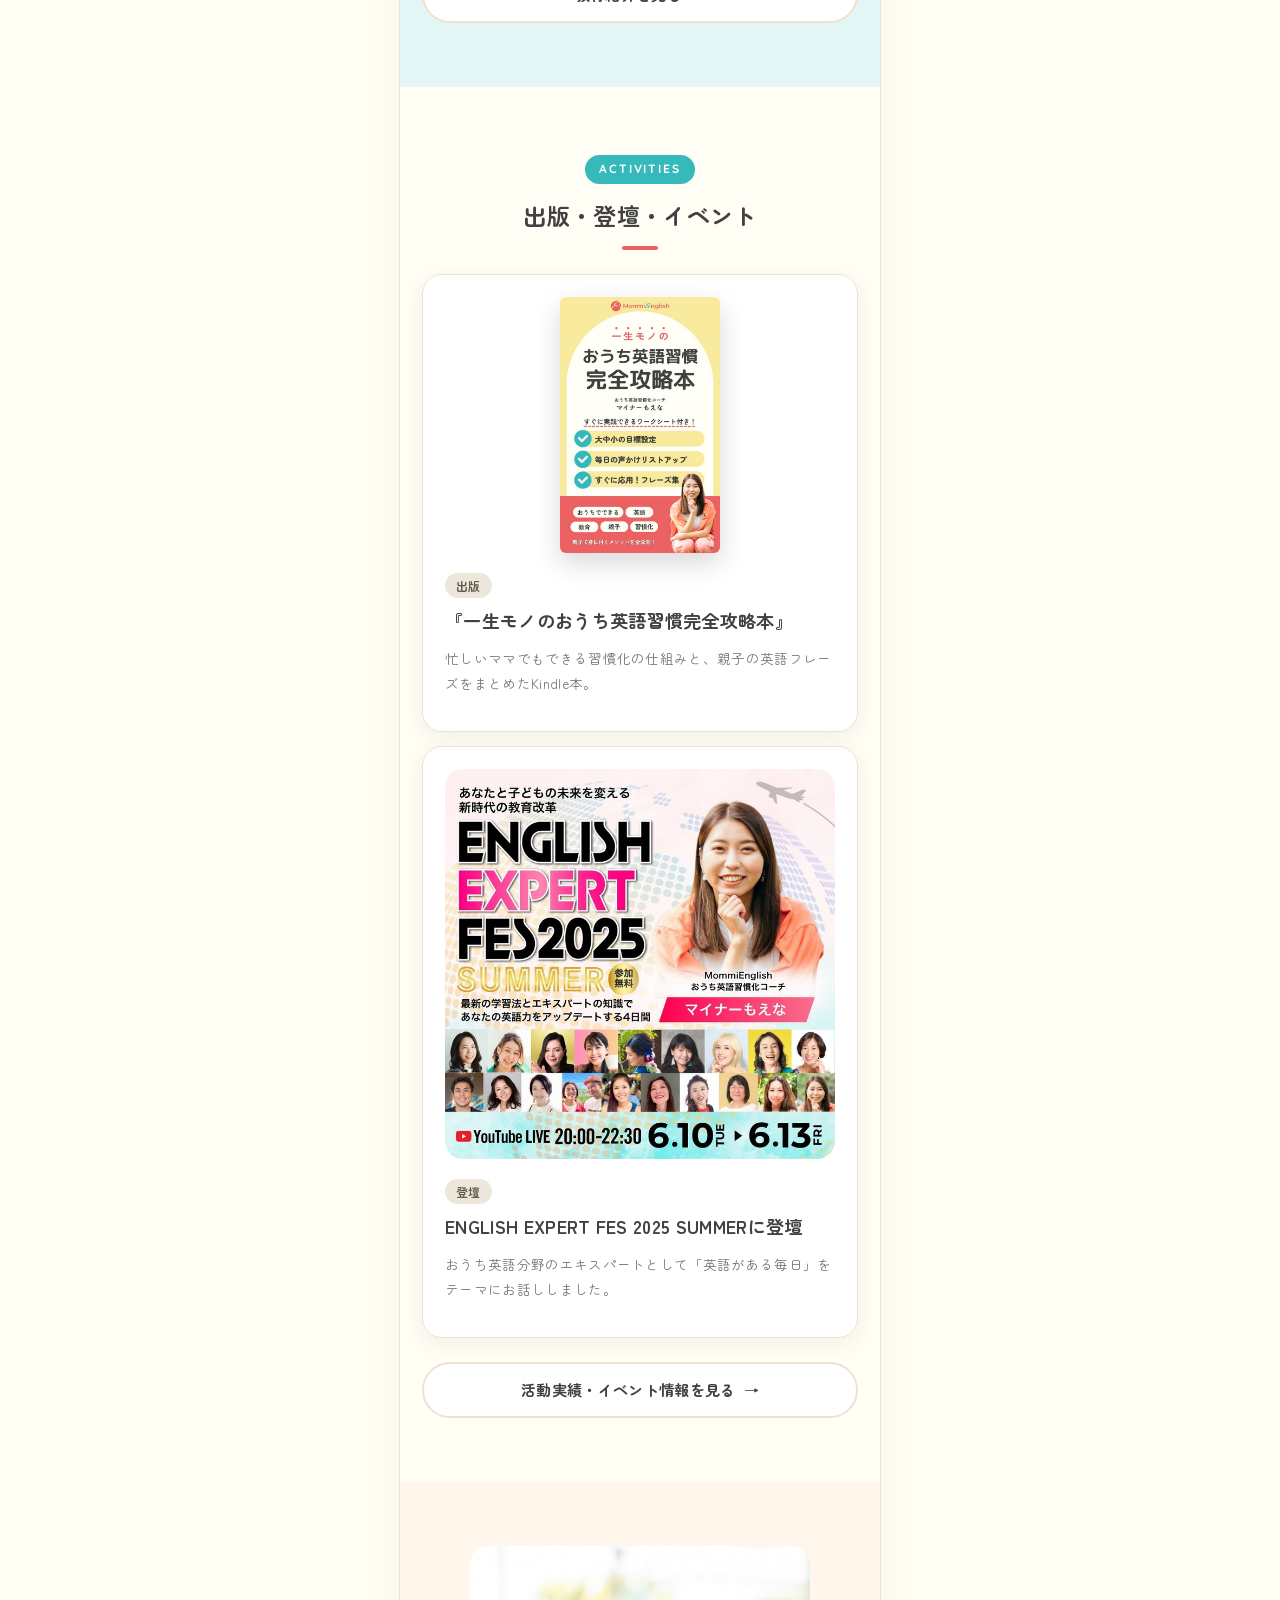
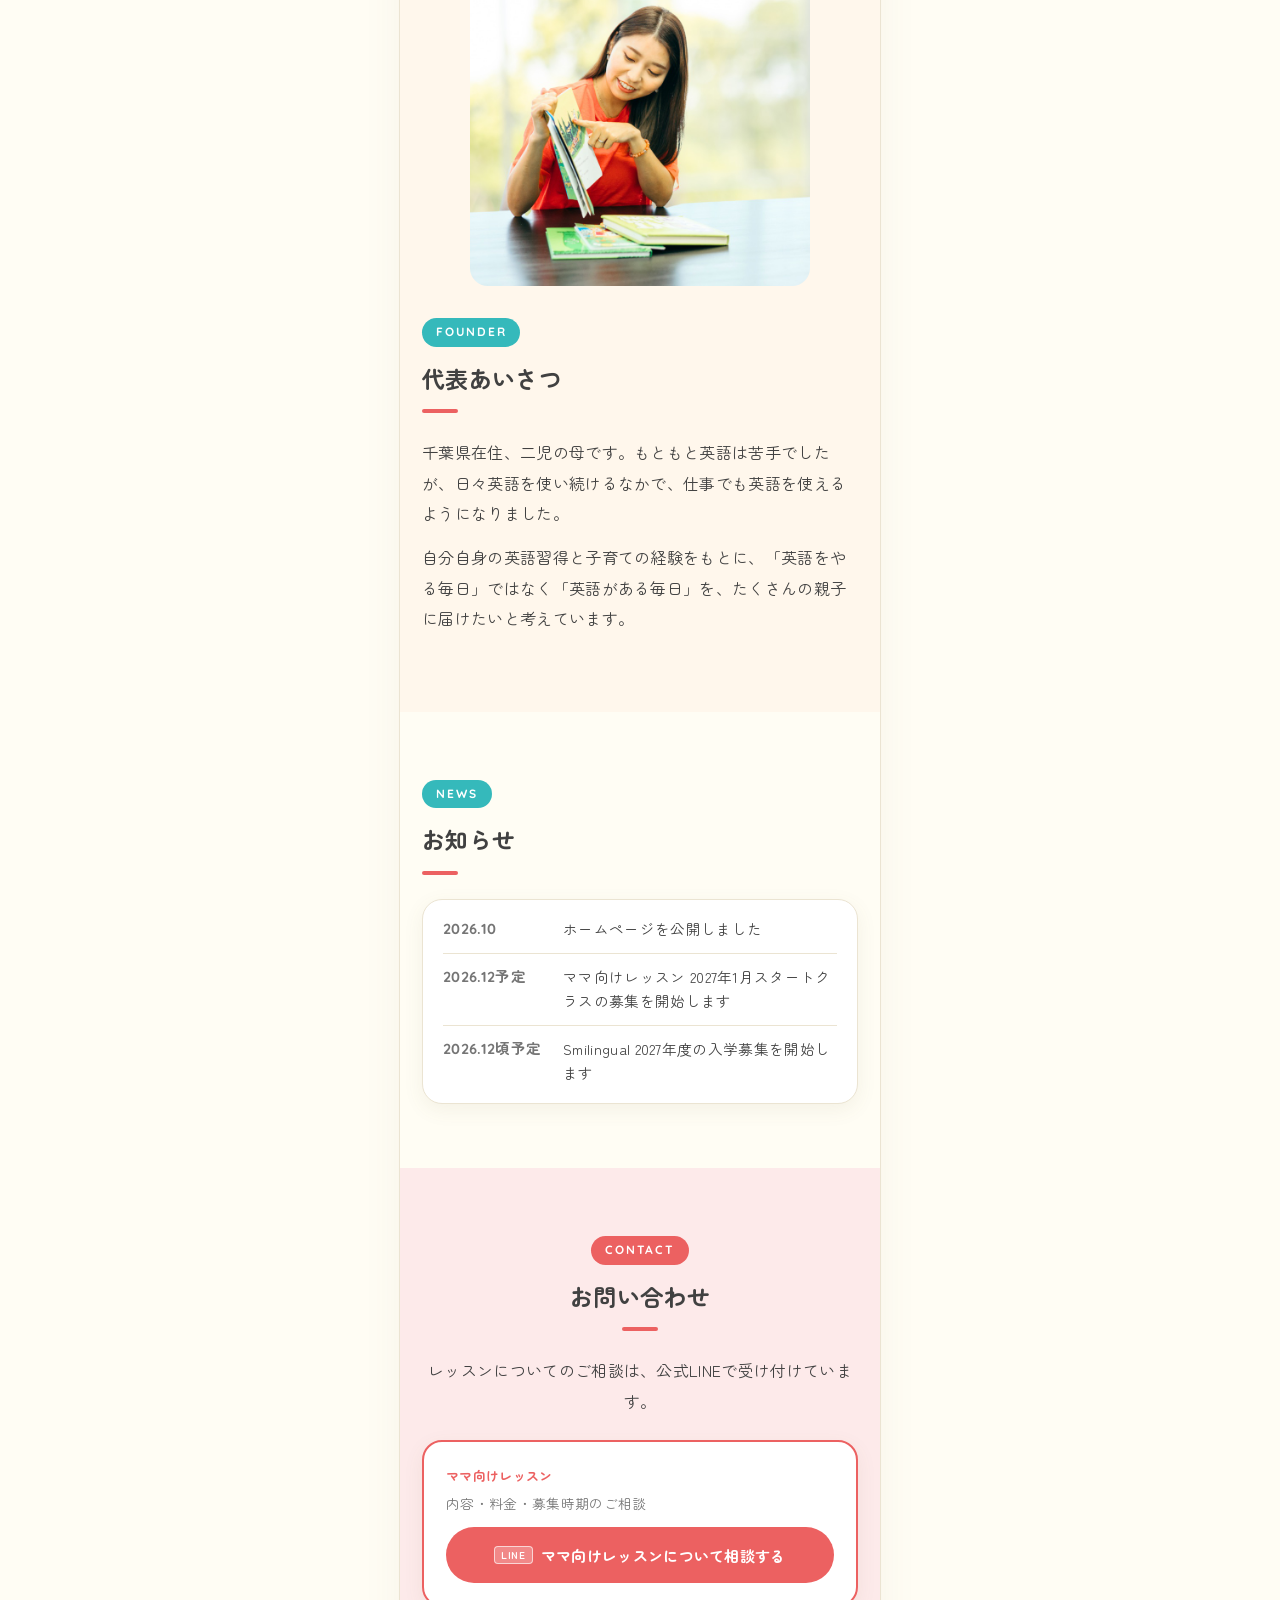
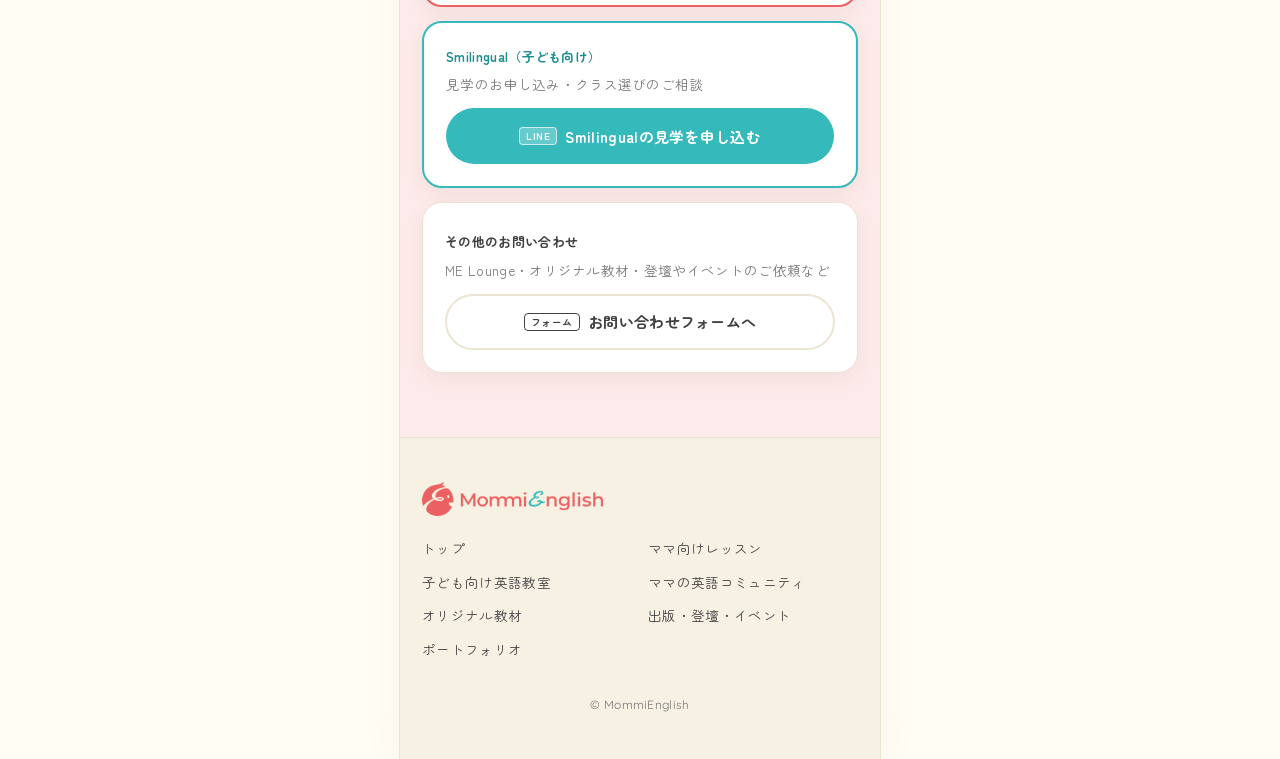
==== commit 47527288: "add portfolio" ====
--- a/index.html
+++ b/index.html
@@ -263,6 +263,7 @@
           <li><a href="lounge.html">ママの英語コミュニティ</a></li>
           <li><a href="materials.html">オリジナル教材</a></li>
           <li><a href="activity.html">出版・登壇・イベント</a></li>
+          <li><a href="portfolio/index.html">ポートフォリオ</a></li>
       </ul>
     </nav>
     <!-- プライバシーポリシー・特定商取引法に基づく表記・利用規約のページができたらここにリンクを追加 -->
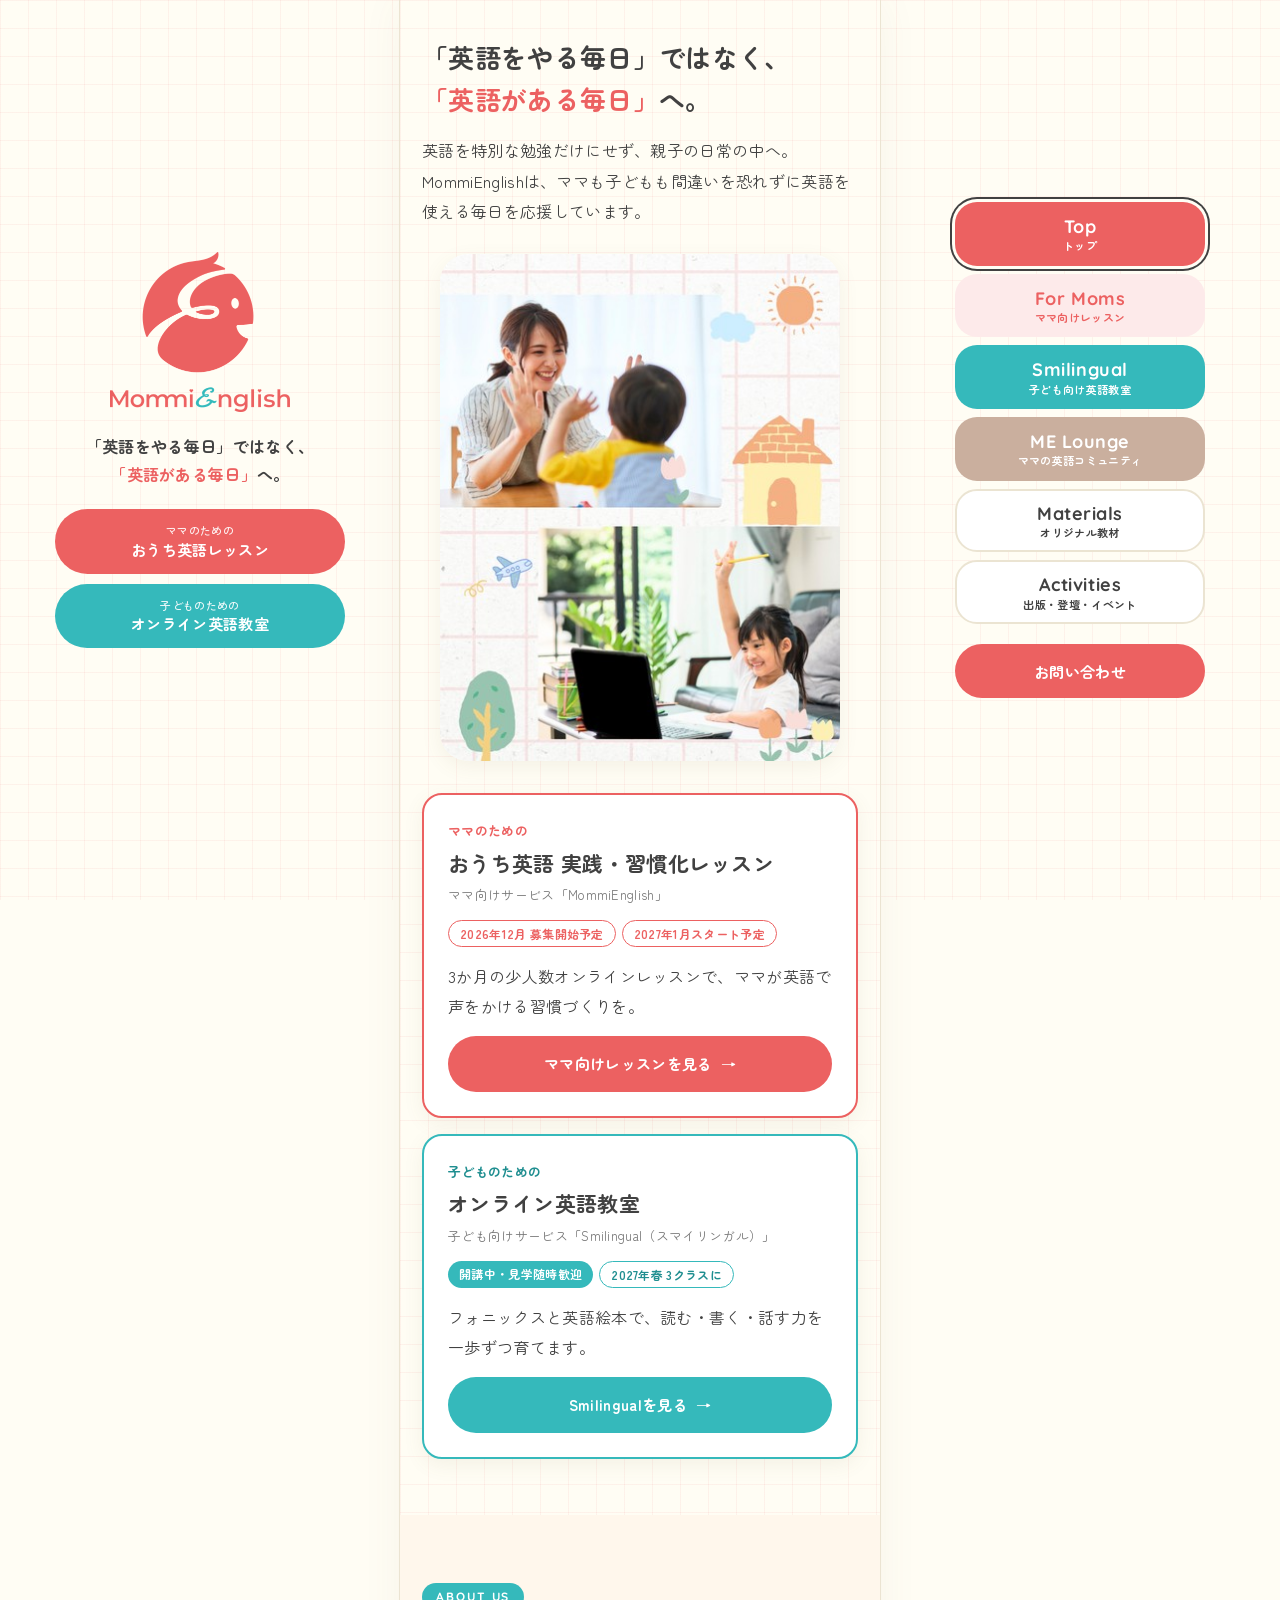
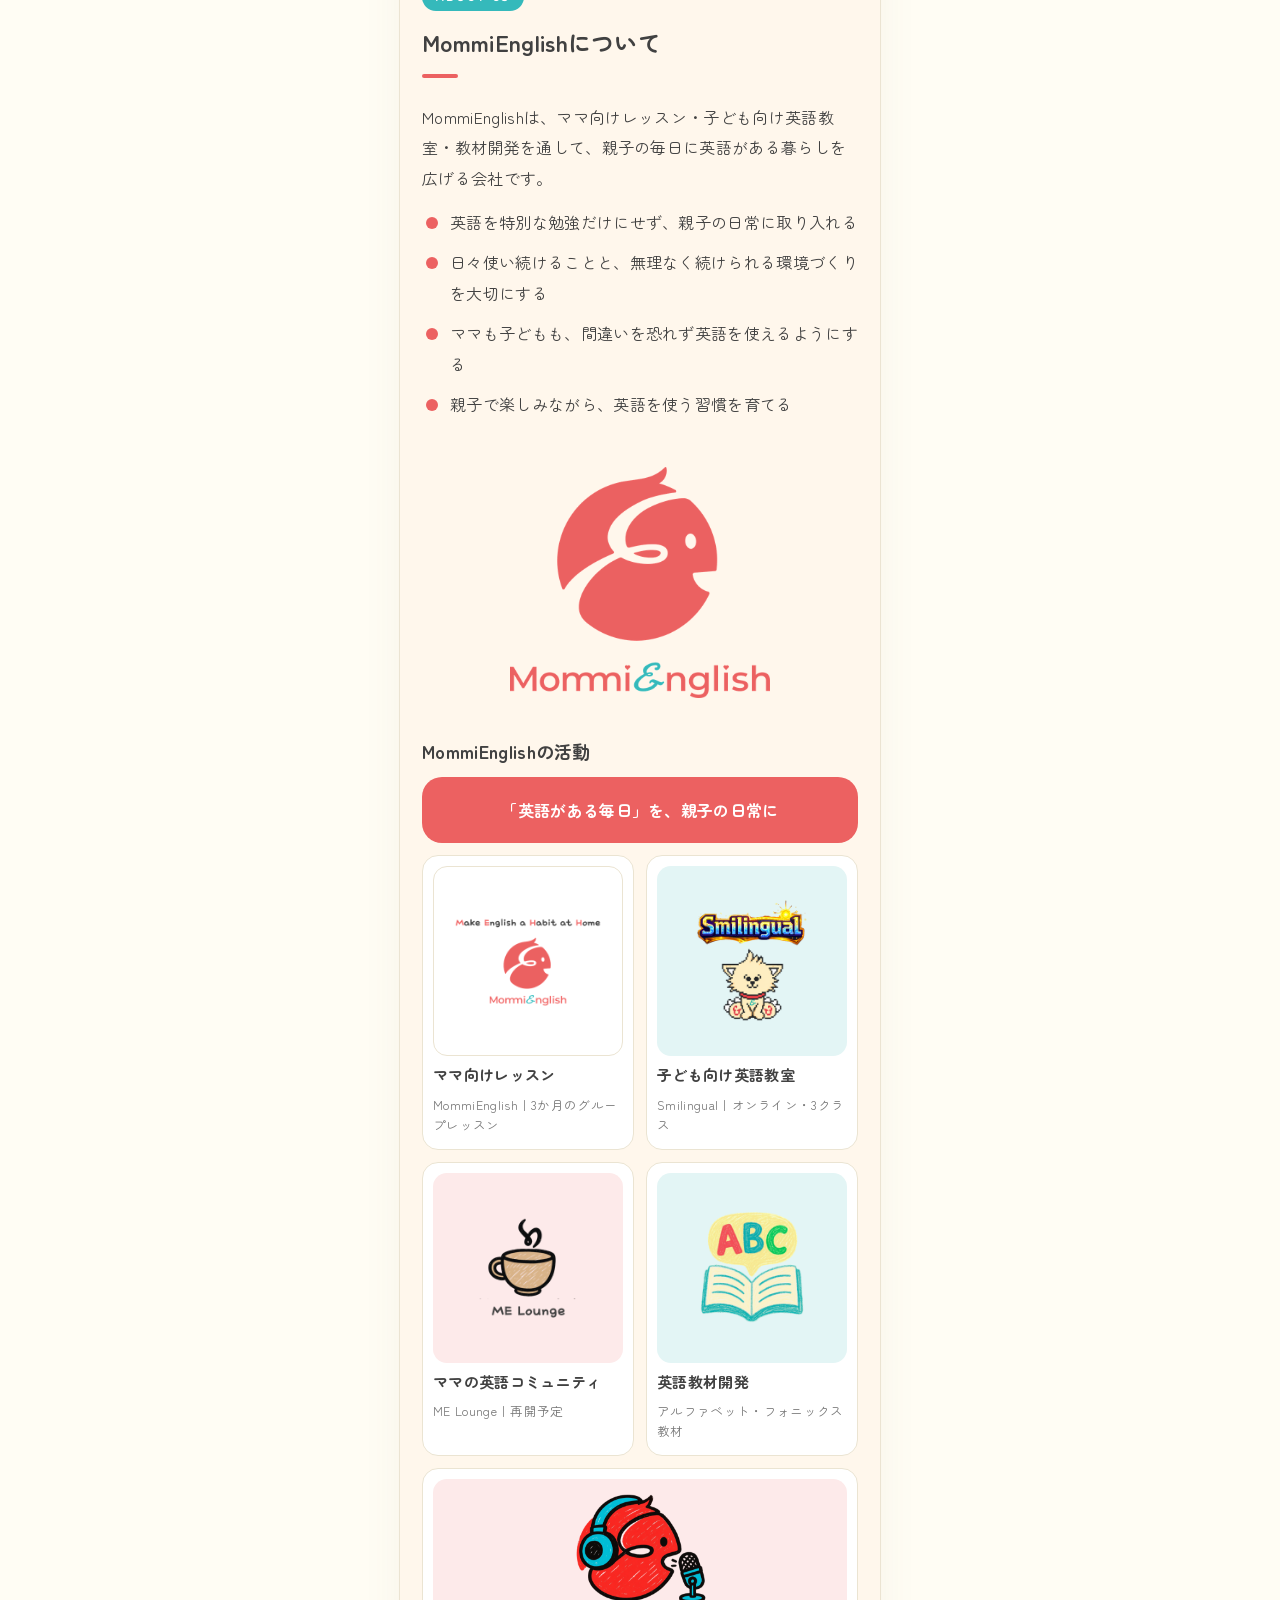
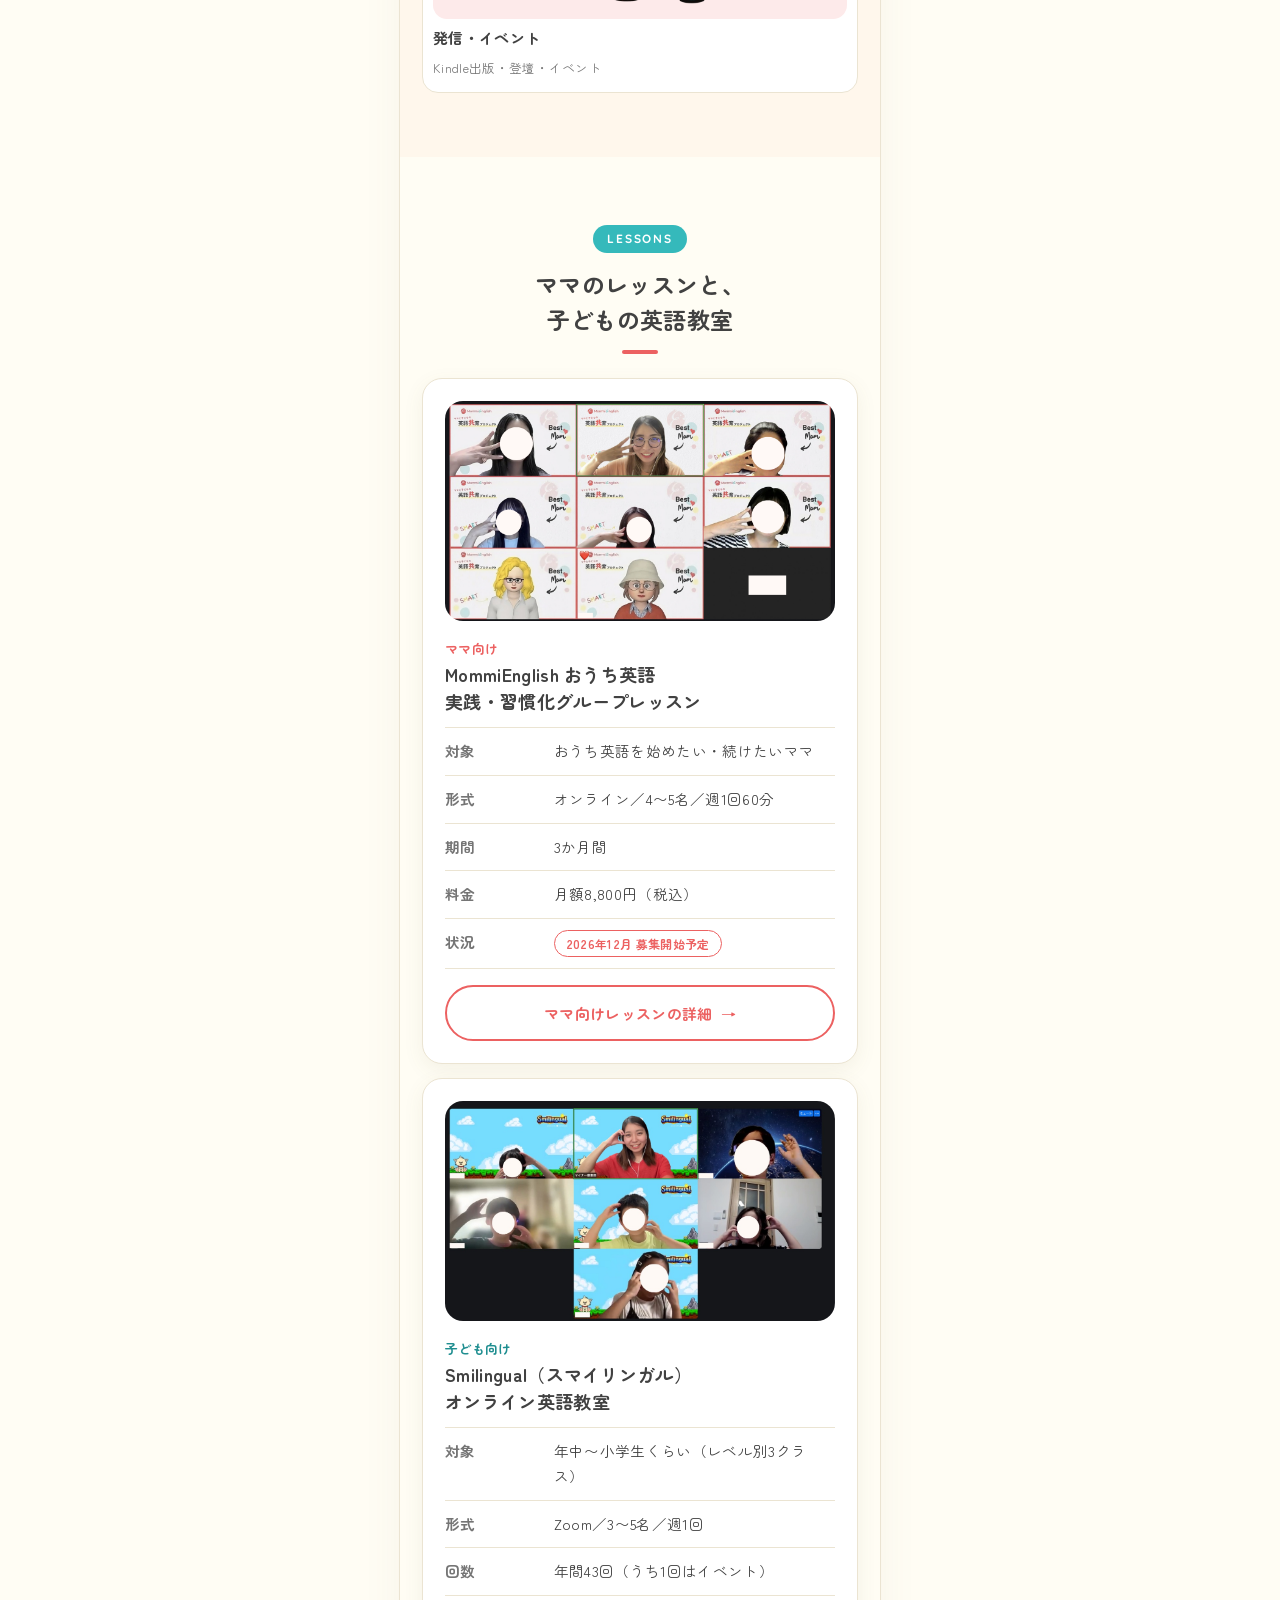
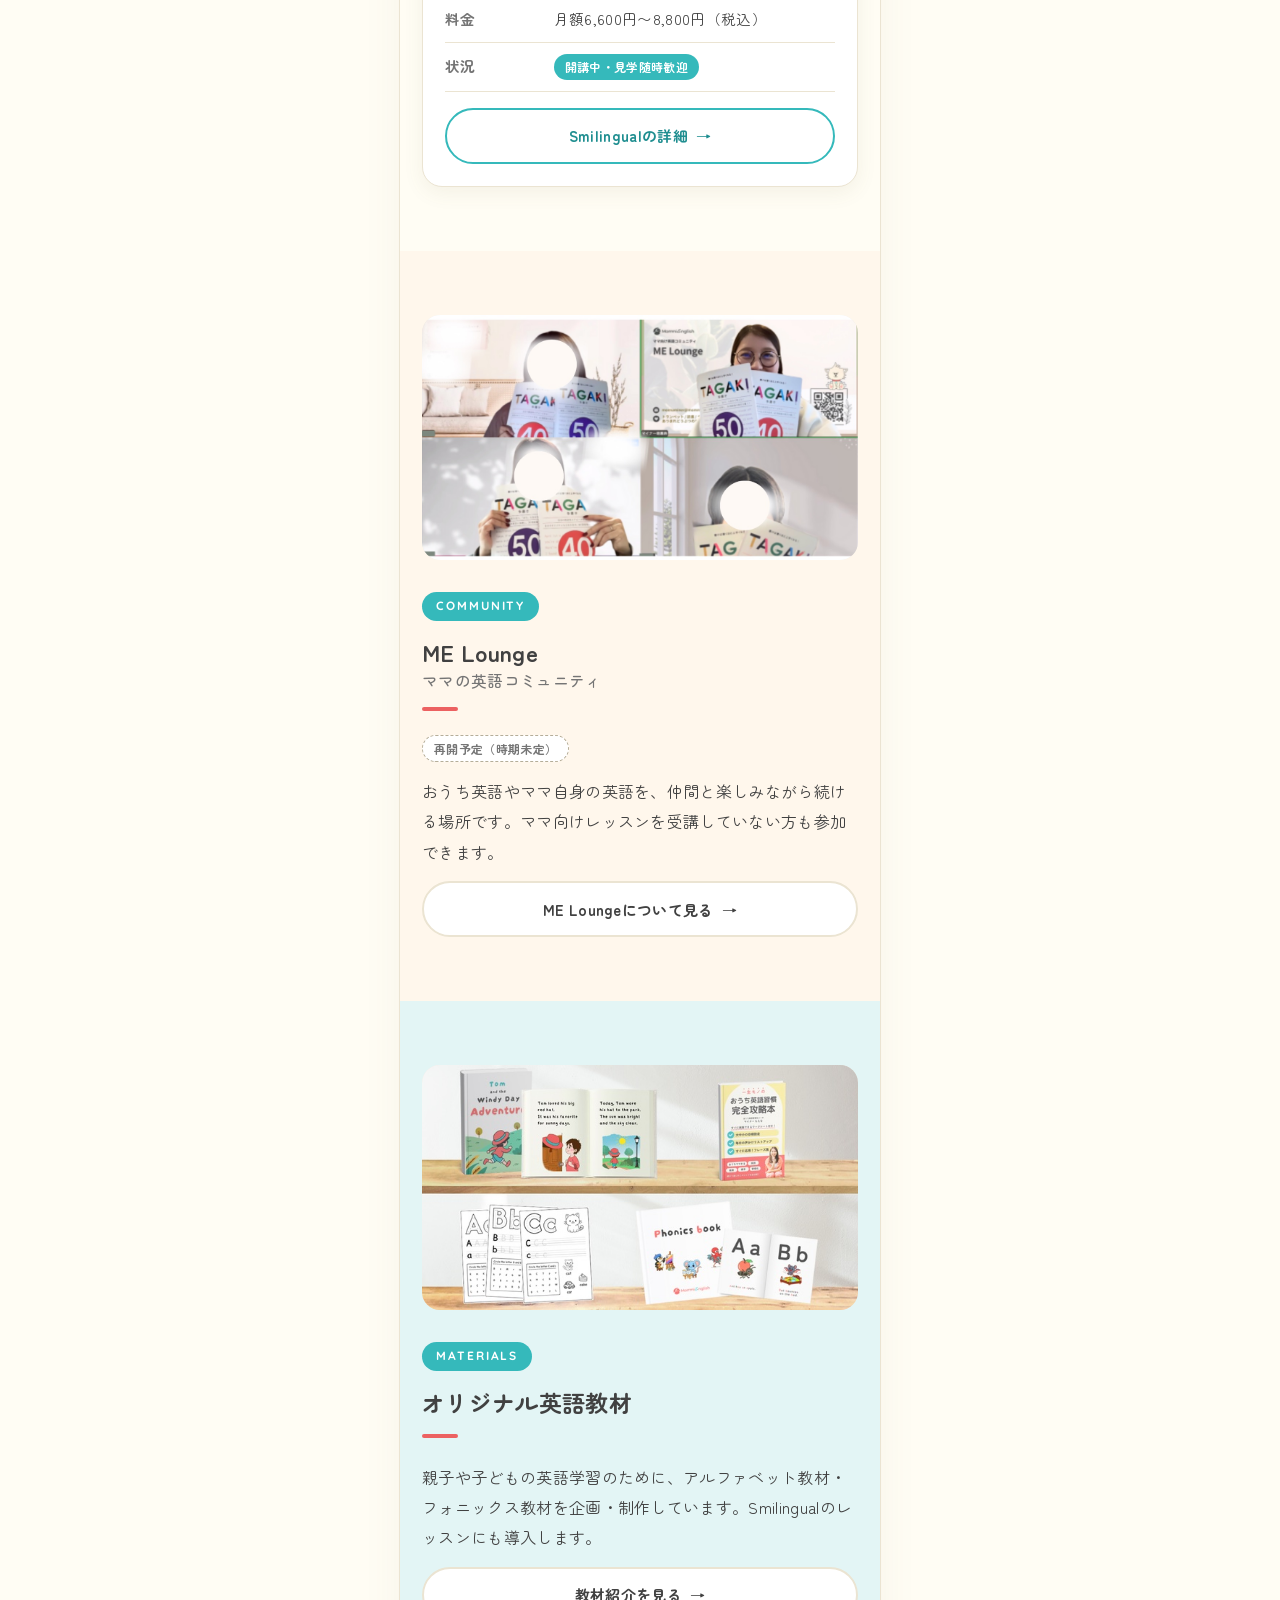
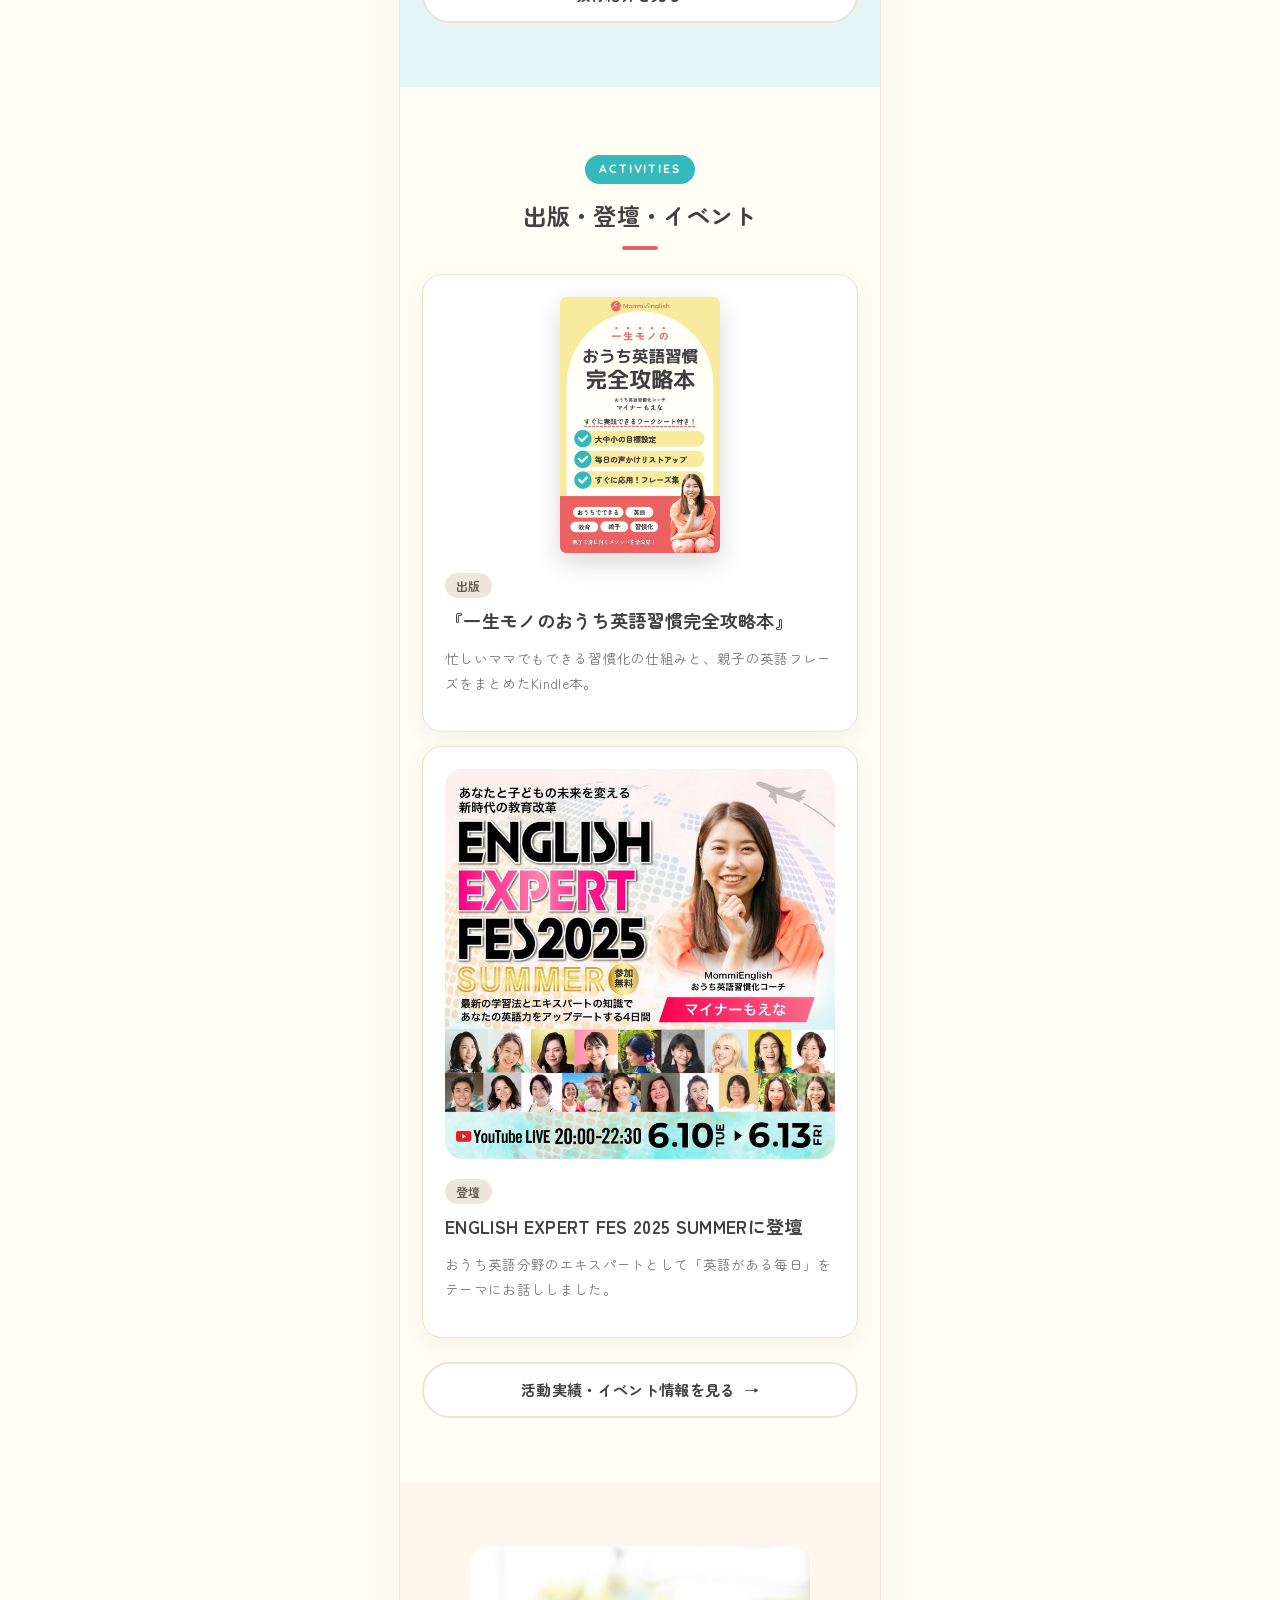
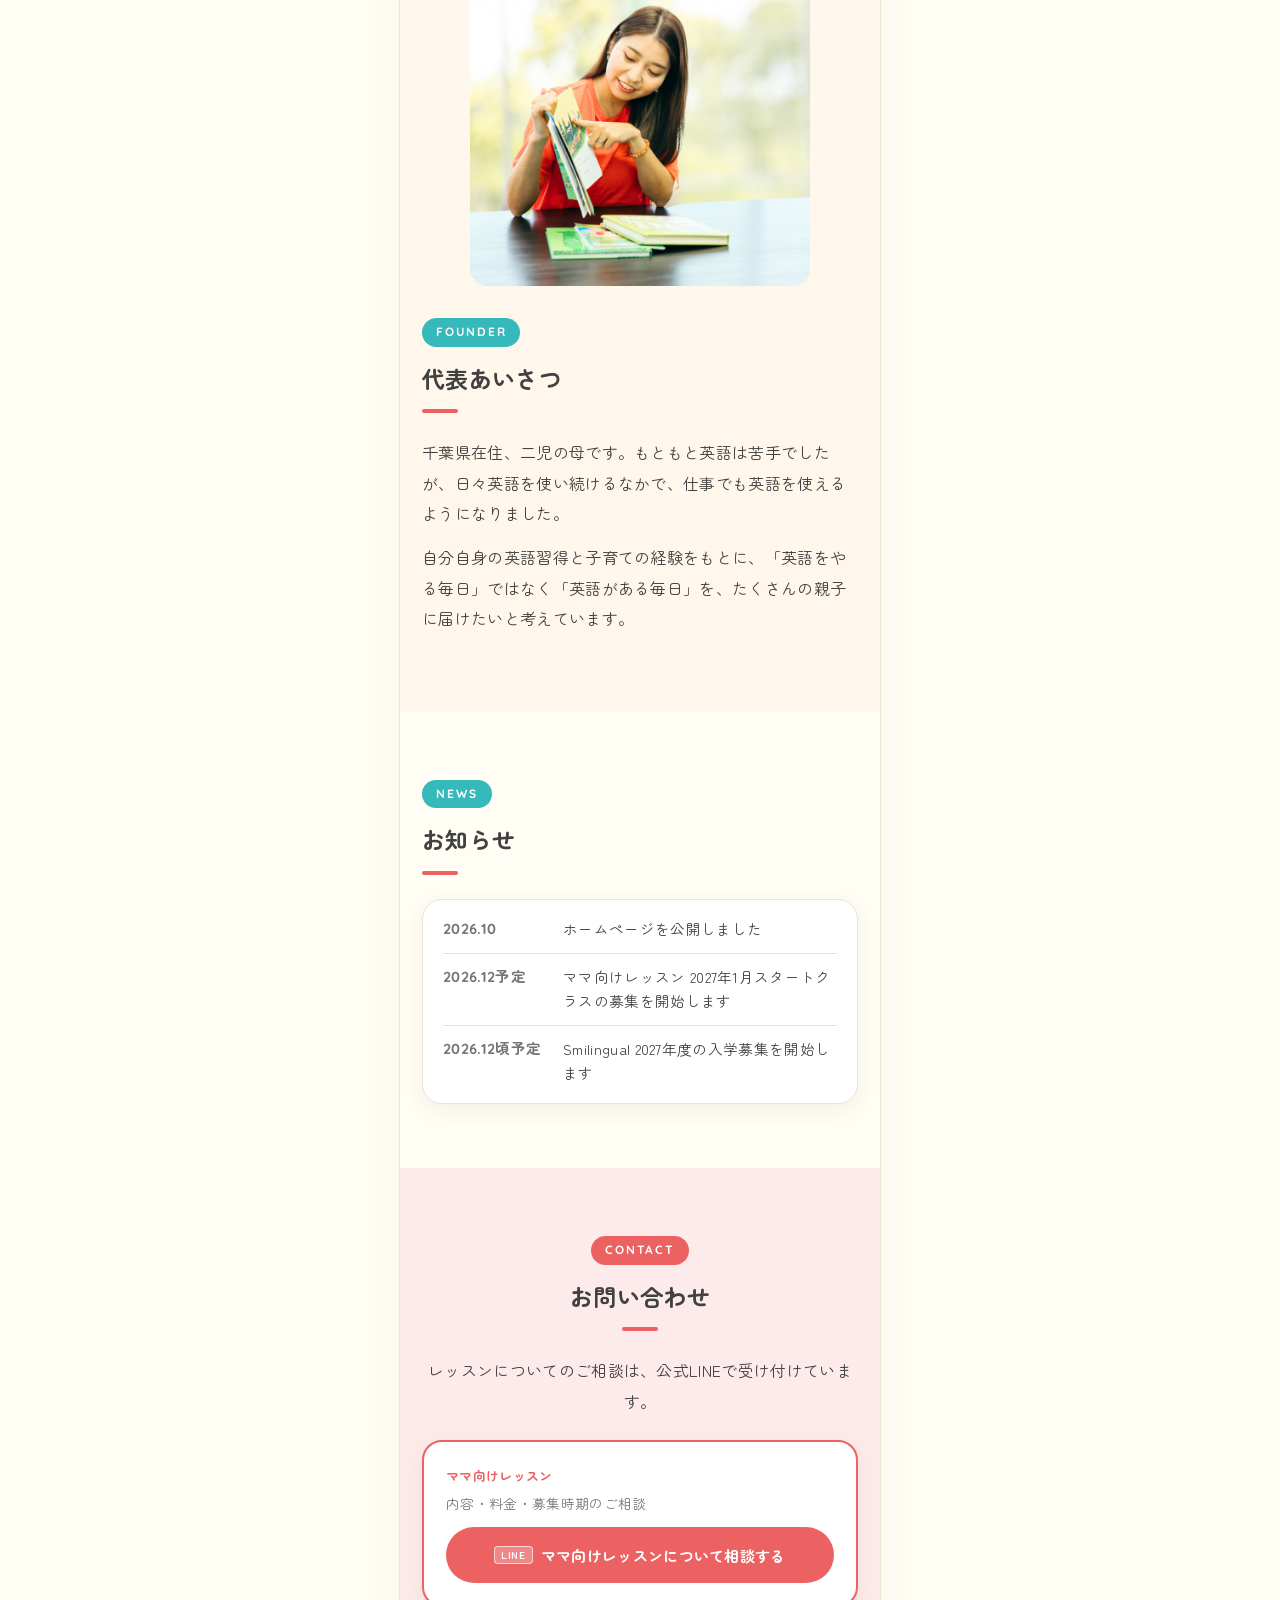
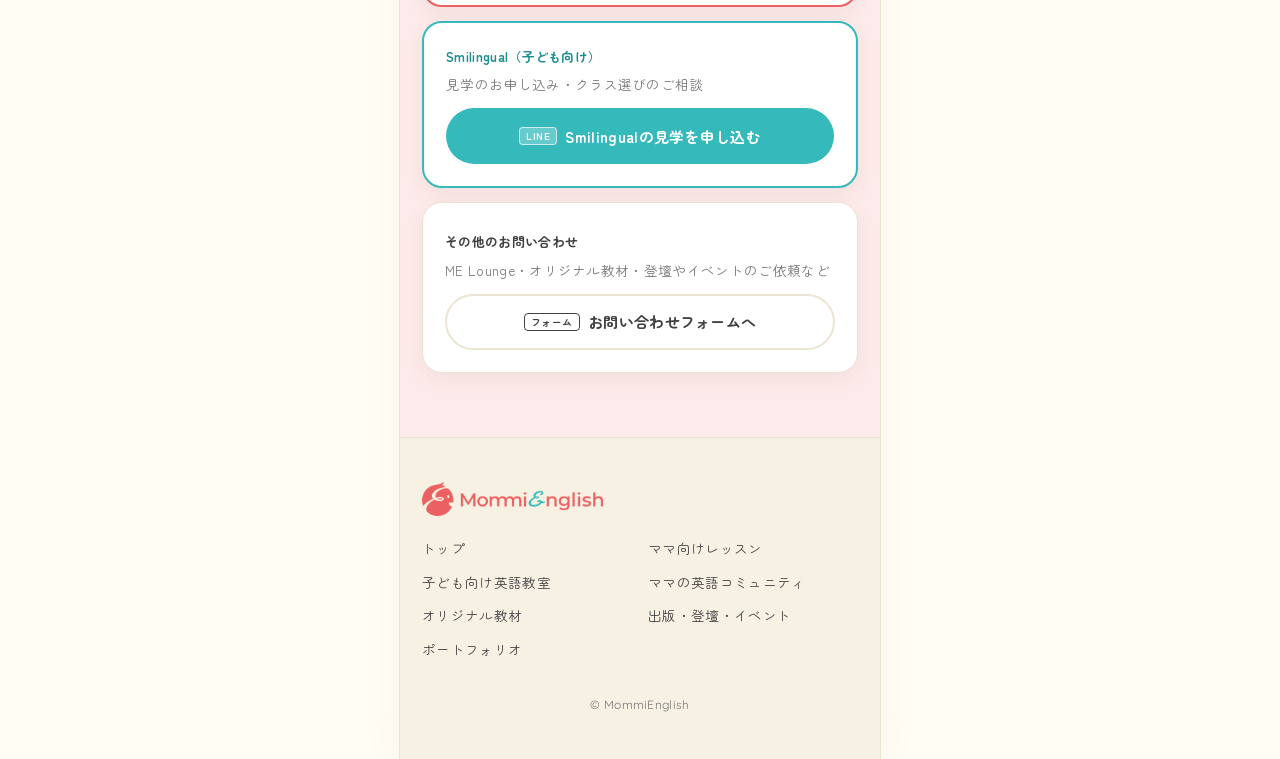
==== commit ee0d609f: "changed the favicon" ====
--- a/index.html
+++ b/index.html
@@ -17,6 +17,9 @@
 <link rel="preconnect" href="https://fonts.gstatic.com" crossorigin>
 <link href="https://fonts.googleapis.com/css2?family=Zen+Maru+Gothic:wght@400;500;700&family=Quicksand:wght@600;700&display=swap" rel="stylesheet">
 <link rel="stylesheet" href="css/style.css">
+<link rel="icon" href="/favicon-16x16.png" type="image/png" sizes="16x16"> 
+<link rel="icon" href="/favicon-32x32.png" type="image/png" sizes="32x32"> 
+
 </head>
 <body>
 <a class="skip" href="#main">本文へスキップ</a>
